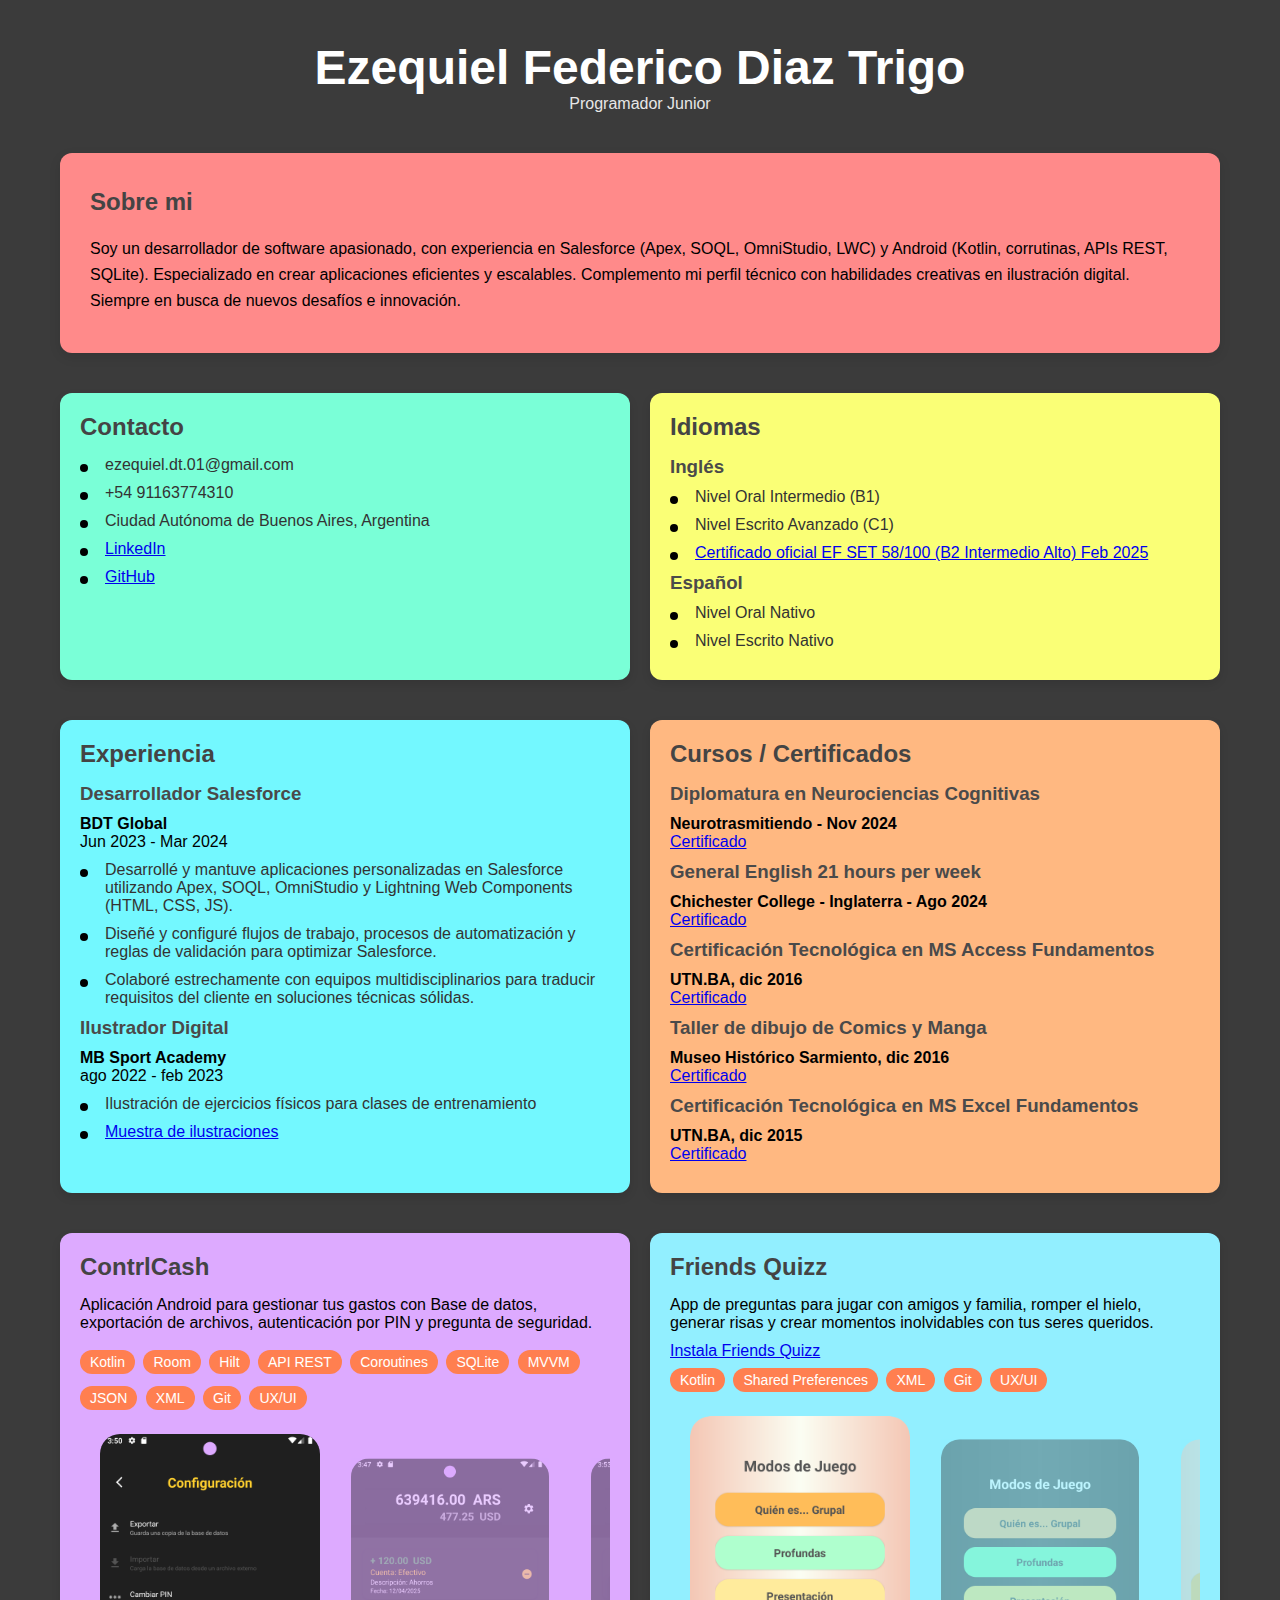
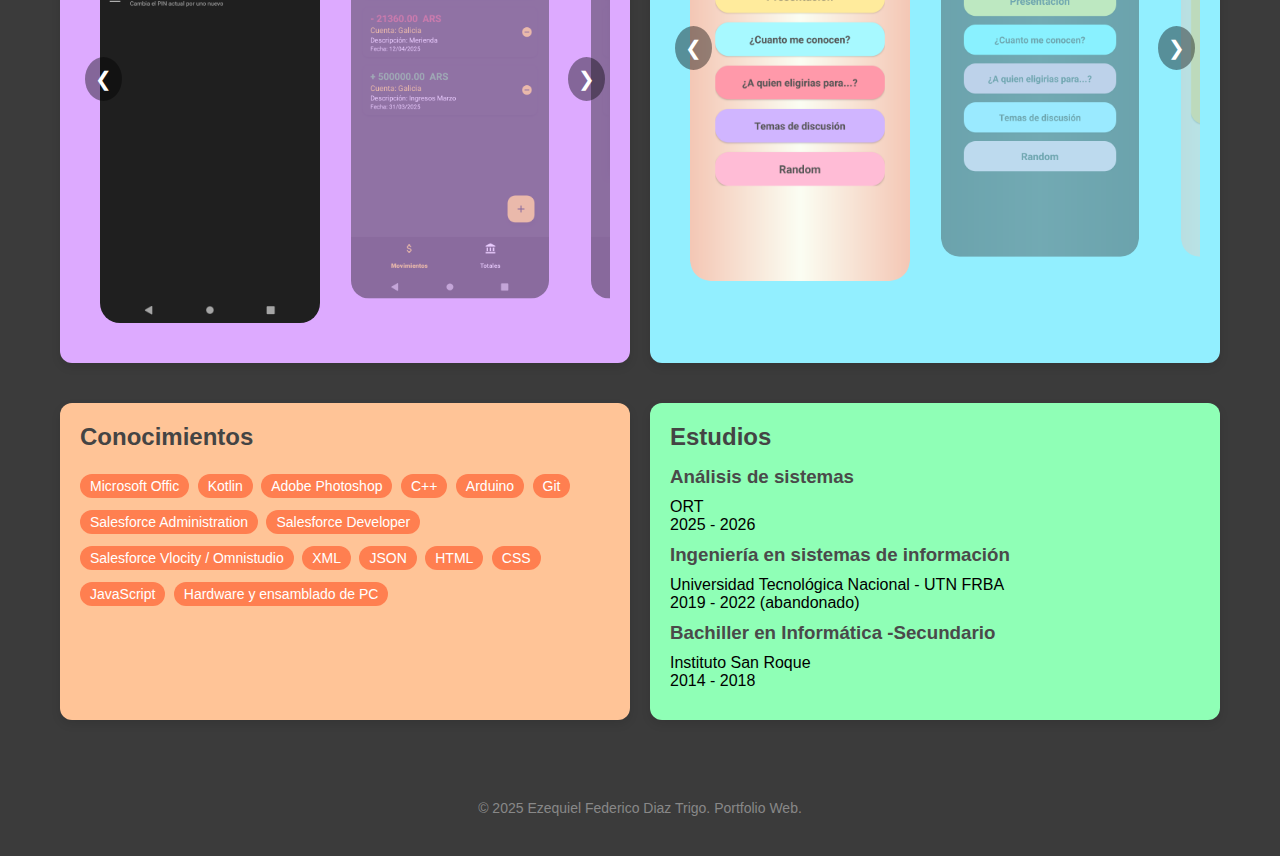
==== index.html @ 08f3d8ce "color 4" ====
<!DOCTYPE html>
<html lang="es">
<head>
  <meta charset="UTF-8">
  <meta name="viewport" content="width=device-width, initial-scale=1.0">
  <title>Ezequiel Federico Diaz Trigo</title>
  <link rel="stylesheet" href="Untitled-1.css">
  
</head>
<body>
  <header>
    <h1>Ezequiel Federico Diaz Trigo</h1>
    <p class="sub_title">Programador Junior</p>
  </header>
  <section class="section about">
    <div class="card about-card" style="background-color: #ff8a8a;">
        <h2>Sobre mi</h2>
      <p class="about_text">
        Soy un desarrollador de software apasionado, con experiencia en Salesforce (Apex, SOQL, OmniStudio, LWC) y Android (Kotlin, corrutinas, APIs REST, SQLite). Especializado en crear aplicaciones eficientes y escalables. Complemento mi perfil técnico con habilidades creativas en ilustración digital. Siempre en busca de nuevos desafíos e innovación.
      </p>
    </div>
  </section>
  
  
    <!--CONTACTO E IDIOMA-->
    <section class="section">
        <div class="card contacto" style="background-color: #7affd7;">
          <h2>Contacto</h2>
          <ul>
            <li><i class="fas fa-envelope"></i> ezequiel.dt.01@gmail.com</li>
            <li><i class="fas fa-phone-alt"></i> +54 91163774310</li>
            <li><i class="fas fa-map-marker-alt"></i> Ciudad Autónoma de Buenos Aires, Argentina</li>
            <li><i class="fab fa-linkedin"></i> <a href="https://www.linkedin.com/in/ezequiel-federico-diaz-trigo-56a844174/">LinkedIn</a></li>
            <li><i class="fab fa-github"></i> <a href="https://github.com/EzeDiazTrigo">GitHub</a></li>
          </ul>
        </div>
      
        <div class="card idiomas" style="background-color: #faff76;">
          <h2>Idiomas</h2>
      
          <h3>Inglés</h3>
          <ul>
            <li><i class="fas fa-circle"></i> Nivel Oral Intermedio (B1)</li>
            <li><i class="fas fa-circle"></i> Nivel Escrito Avanzado (C1)</li>
            <li><i class="fas fa-file-alt"></i> 
              <a href="https://cert.efset.org/wKuxaU">Certificado oficial EF SET 58/100 (B2 Intermedio Alto) Feb 2025</a>
            </li>
          </ul>
      
          <h3>Español</h3>
          <ul>
            <li><i class="fas fa-circle"></i> Nivel Oral Nativo</li>
            <li><i class="fas fa-circle"></i> Nivel Escrito Nativo</li>
          </ul>
        </div>
      </section>

      <!--EXPERIENCIA Y CURSOS-->
  <section class="section">
    <div class="card" style="background-color: #73f8ff;">
      <h2>Experiencia</h2>
        <h3>Desarrollador Salesforce</h3>
        <p><strong>BDT Global</strong><br>Jun 2023 - Mar 2024</p>
        <ul>
          <li>Desarrollé y mantuve aplicaciones personalizadas en Salesforce utilizando Apex, SOQL, OmniStudio y Lightning Web Components (HTML, CSS, JS).</li>
          <li>Diseñé y configuré flujos de trabajo, procesos de automatización y reglas de validación para optimizar Salesforce.</li>
          <li>Colaboré estrechamente con equipos multidisciplinarios para traducir requisitos del cliente en soluciones técnicas sólidas.</li>
        </ul>
        <h3>Ilustrador Digital</h3>
        <p><strong>MB Sport Academy</strong><br>ago 2022 - feb 2023</p>
        <ul>
          <li>Ilustración de ejercicios físicos para clases de entrenamiento</li>
          <li><a href="https://drive.google.com/file/d/1O1_q6b3swFUUZM7W4cHpxL6WQ3GjG1i5/view">Muestra de ilustraciones</a></li>
        </ul>
    </div>
    <div class="card" style="background-color: #ffb881;">
        <h2>Cursos / Certificados</h2>
        <h3>Diplomatura en Neurociencias Cognitivas</h3>
        <p><strong>Neurotrasmitiendo - Nov 2024</strong><br><a href="https://drive.google.com/file/d/1vdu-nhP2Rozlnr03u9tJb3PsEcMTXbFb/view">Certificado</a></p>
        <h3>General English 21 hours per week</h3>
        <p><strong>Chichester College - Inglaterra - Ago 2024</strong><br><a href="https://drive.google.com/file/d/1LgOIsRPT1MIXOfiwbI8mAz6w7dj74onU/view">Certificado</a></p>
        <h3>Certificación Tecnológica en MS Access Fundamentos</h3>
        <p><strong>UTN.BA, dic 2016</strong><br><a href="https://drive.google.com/file/d/1UCtufhjhUlkYUnC6xqAX-Q3-wTF9tgGU/view">Certificado</a></p>
        <h3>Taller de dibujo de Comics y Manga</h3>
        <p><strong>Museo Histórico Sarmiento, dic 2016</strong><br><a href="https://drive.google.com/file/d/1CqnSH_Xc2j3hNHMn6zS5Y9S6aCPU-BAK/view">Certificado</a></p>
        <h3>Certificación Tecnológica en MS Excel Fundamentos</h3>
        <p><strong>UTN.BA, dic 2015</strong><br><a href="https://drive.google.com/file/d/1dIi9FOXfA0TCUlFyfBbzP5eLA0VQxwmX/view?usp=sharing">Certificado</a></p>

    </div>
  </section>
      
 <!--PROYECTOS-->
  <section class="section">
    <div class="card" style="background-color: #ddaaff;">
      <h2>ContrlCash</h2>
      <p>Aplicación Android para gestionar tus gastos con Base de datos, exportación de archivos, autenticación por PIN y pregunta de seguridad.</p>
      
      <span class="tag">Kotlin</span>
      <span class="tag">Room</span>
      <span class="tag">Hilt</span>
      <span class="tag">API REST</span>
      <span class="tag">Coroutines</span>
      <span class="tag">SQLite</span>
      <span class="tag">MVVM</span>
      <span class="tag">JSON</span>
      <span class="tag">XML</span>
      <span class="tag">Git</span>
      <span class="tag">UX/UI</span>
      <div class="carousel">
        <button class="prev">&#10094;</button>
        <div class="carousel-track">
        <img src="ControlCash\1.png" alt="Pantalla 1 de la app">
        <img src="ControlCash\2.png" alt="Pantalla 2 de la app">
        <img src="ControlCash\3.png" alt="Pantalla 3 de la app">
        <img src="ControlCash\4.png" alt="Pantalla 4 de la app">
        <img src="ControlCash\5.png" alt="Pantalla 5 de la app">
    </div>
    <button class="next">&#10095;</button>
  </div>
    </div>
    <div class="card" style="background-color: #92efff;">
      <h2>Friends Quizz</h2>
      <p>App de preguntas para jugar con amigos y familia, romper el hielo, generar risas y crear momentos inolvidables con tus seres queridos.</p>
      <a href="https://play.google.com/store/apps/details?id=app.game.preguntas1">Instala Friends Quizz</a><br>
      <span class="tag">Kotlin</span>
      <span class="tag">Shared Preferences</span>
      <span class="tag">XML</span>
      <span class="tag">Git</span>
      <span class="tag">UX/UI</span>
      <div class="carousel2">
        <button class="prev2">&#10094;</button>
        <div class="carousel-track2">
          <img src="Friends Quizz\Screenshot_20240924_145644.png" alt="Pantalla 1 de la app">
          <img src="Friends Quizz\Screenshot_20240924_150047.png" alt="Pantalla 2 de la app">
          <img src="Friends Quizz\Screenshot_20240924_145819.png" alt="Pantalla 3 de la app">
          <img src="Friends Quizz\Screenshot_20240924_145831.png" alt="Pantalla 4 de la app">
          <img src="Friends Quizz\Screenshot_20240924_145909.png" alt="Pantalla 5 de la app">
          <img src="Friends Quizz\Screenshot_20240924_145929.png" alt="Pantalla 6 de la app">
          <img src="Friends Quizz\Screenshot_20240924_145941.png" alt="Pantalla 7 de la app">
          <img src="Friends Quizz\Screenshot_20240924_150000.png" alt="Pantalla 8 de la app">
        </div>
        <button class="next2">&#10095;</button>
      </div>
    </div>
  </section>

 <!--CONOCIMIENTOS Y ESTUDIOS-->
  <section class="section">
    <div class="card" style="background-color: #ffc497;">
      <h2>Conocimientos</h2>
      <span class="tag">Microsoft Offic</span>
      <span class="tag">Kotlin</span>
      <span class="tag">Adobe Photoshop</span>
      <span class="tag">C++</span>
      <span class="tag">Arduino</span>
      <span class="tag">Git</span>
      <span class="tag">Salesforce Administration</span>
      <span class="tag">Salesforce Developer</span>
      <span class="tag">Salesforce Vlocity / Omnistudio</span>
      <span class="tag">XML</span>
      <span class="tag">JSON</span>
      <span class="tag">HTML</span>
      <span class="tag">CSS</span>
      <span class="tag">JavaScript</span>
      <span class="tag">Hardware y ensamblado de PC</span>
    </div>
    <div class="card" style="background-color: #8fffb6;">
      <h2>Estudios</h2>
      <h3>Análisis de sistemas</h3>
      <p>ORT<br>2025 - 2026</p>
      <h3>Ingeniería en sistemas de información</h3>
      <p>Universidad Tecnológica Nacional - UTN FRBA<br>2019 - 2022 (abandonado)</p>
      <h3>Bachiller en Informática -Secundario</h3>
      <p>Instituto San Roque<br>2014 - 2018</p>
    </div>
  </section>



  <footer>
    &copy; 2025 Ezequiel Federico Diaz Trigo. Portfolio Web.
  </footer>
  
  <script src="Untitled-1.js"></script>
  
</body>
</html>
---- Untitled-1.css ----
* {
  margin: 0;
  padding: 0;
  box-sizing: border-box;
  font-family: 'Segoe UI', Tahoma, Geneva, Verdana, sans-serif;
}

.sub_title {
  color: #e7e7e7
}

body {
  background: linear-gradient(to right, #3b3b3b, #3b3b3b);
  color: #333;
  padding: 40px;
  max-width: 1920px;
  margin: auto;
}

header {
  text-align: center;
  margin-bottom: 40px;
}

header h1 {
  font-size: 48px;
  color: #fff;
}

.section {
  display: flex;
  gap: 40px;
  margin-bottom: 60px;
  flex-wrap: wrap;
  justify-content: center;
}

.card {
  flex: 1 1 45%;
  background-color: #fff;
  padding: 20px;
  border-radius: 16px;
  box-shadow: 0 4px 12px rgba(0, 0, 0, 0.1);
  transition: transform 0.3s ease;
  min-width: 380px;
  max-width: 700px;
}

.card:hover {
  transform: translateY(-5px);
}

.card h2 {
  margin-bottom: 16px;
  font-size: 24px;
  color: #444;
}

.tag {
  display: inline-block;
  background-color: #ff7f50;
  color: white;
  padding: 4px 10px;
  border-radius: 12px;
  margin: 8px 4px 4px 0;
  font-size: 14px;
}

footer {
  text-align: center;
  margin-top: 60px;
  font-size: 14px;
  color: #888;
}

/*CARRUCEL*/

.carousel {
  position: relative;
  min-width: 200px;
  max-width: 700px;
  margin: auto;
  overflow: hidden;
  border-radius: 20px;
}

.carousel-track {
  display: flex;
  transition: transform 0.5s ease;
  gap: 20px;
  padding: 20px;
}

.carousel-track img {
  width: 220px;
  flex-shrink: 0;
  transition: transform 0.3s ease, opacity 0.3s ease;
  border-radius: 20px;
  opacity: 0.4;
  transform: scale(0.9);
}

.carousel-track img.active {
  opacity: 1;
  transform: scale(1);
}

.prev, .next {
  position: absolute;
  top: 50%;
  transform: translateY(-50%);
  background-color: rgba(0,0,0,0.4);
  color: white;
  border: none;
  padding: 10px;
  font-size: 20px;
  cursor: pointer;
  border-radius: 50%;
  z-index: 1;
}

.prev:hover, .next:hover {
  background-color: rgba(0,0,0,0.7);
}

.prev { left: 5px; }
.next { right: 5px; }

/*CARRUSEL 2*/
.carousel2 {
    position: relative;
    min-width: 200px;
    max-width: 700px;
    margin: auto;
    overflow: hidden;
    border-radius: 20px;
  }
  
  .carousel-track2 {
    display: flex;
    transition: transform 0.5s ease;
    gap: 20px;
    padding: 20px;
  }
  
  .carousel-track2 img {
    width: 220px;
    flex-shrink: 0;
    transition: transform 0.3s ease, opacity 0.3s ease;
    border-radius: 20px;
    opacity: 0.4;
    transform: scale(0.9);
  }
  
  .carousel-track2 img.active {
    opacity: 1;
    transform: scale(1);
  }
  
  .prev2, .next2 {
    position: absolute;
    top: 50%;
    transform: translateY(-50%);
    background-color: rgba(0,0,0,0.4);
    color: white;
    border: none;
    padding: 10px;
    font-size: 20px;
    cursor: pointer;
    border-radius: 50%;
    z-index: 1;
  }
  
  .prev2:hover, .next2:hover {
    background-color: rgba(0,0,0,0.7);
  }
  
  .prev2 { left: 5px; }
  .next2 { right: 5px; }
  
  /*EXPERIENCIA*/

  .card {
    background-color: #f0f0f0;
    border-radius: 12px;
    padding: 20px;
    margin-bottom: 20px;
    box-shadow: 0 2px 6px rgba(0,0,0,0.1);
  }
  
  .card h3 {
    margin-bottom: 5px;
    color: #4a4a4a;
  }
  
  .card p {
    margin-bottom: 10px;
    color: #000000;
  }
  
  .card ul {
    list-style: none;
    padding-left: 0;
  }
  
  .card li {
    position: relative;
    padding-left: 25px;
    margin-bottom: 10px;
    color: #333;
  }
  
  .card li::before {
    content: "";
    position: absolute;
    top: 8px;
    left: 0;
    width: 8px;
    height: 8px;
    background-color: #000;
    border-radius: 50%;
  }
  
  /*INFORMACION*/

.section {
  display: flex;
  flex-wrap: wrap;
  gap: 20px;
  justify-content: center;
  margin: 20px;
}

.card {
  flex: 1 1 300px;
  padding: 20px;
  border-radius: 12px;
  box-shadow: 0 4px 10px rgba(0, 0, 0, 0.1);
}

.card h2 {
  margin-bottom: 15px;
}
.card h3 {
    margin-bottom: 10px;
  }


.card a:hover {
  text-decoration: underline;
}

  
.section.about {
    justify-content: center;
    margin-top: 20px;
  }
  
  .about-card {
    max-width: 1420px;
    width: 100%;
    padding: 30px;
    font-size: 16px;
    line-height: 1.6;
    box-shadow: 0 4px 12px rgba(0, 0, 0, 0.1);
  }
  
  .about_text {
    color: #000;
  }
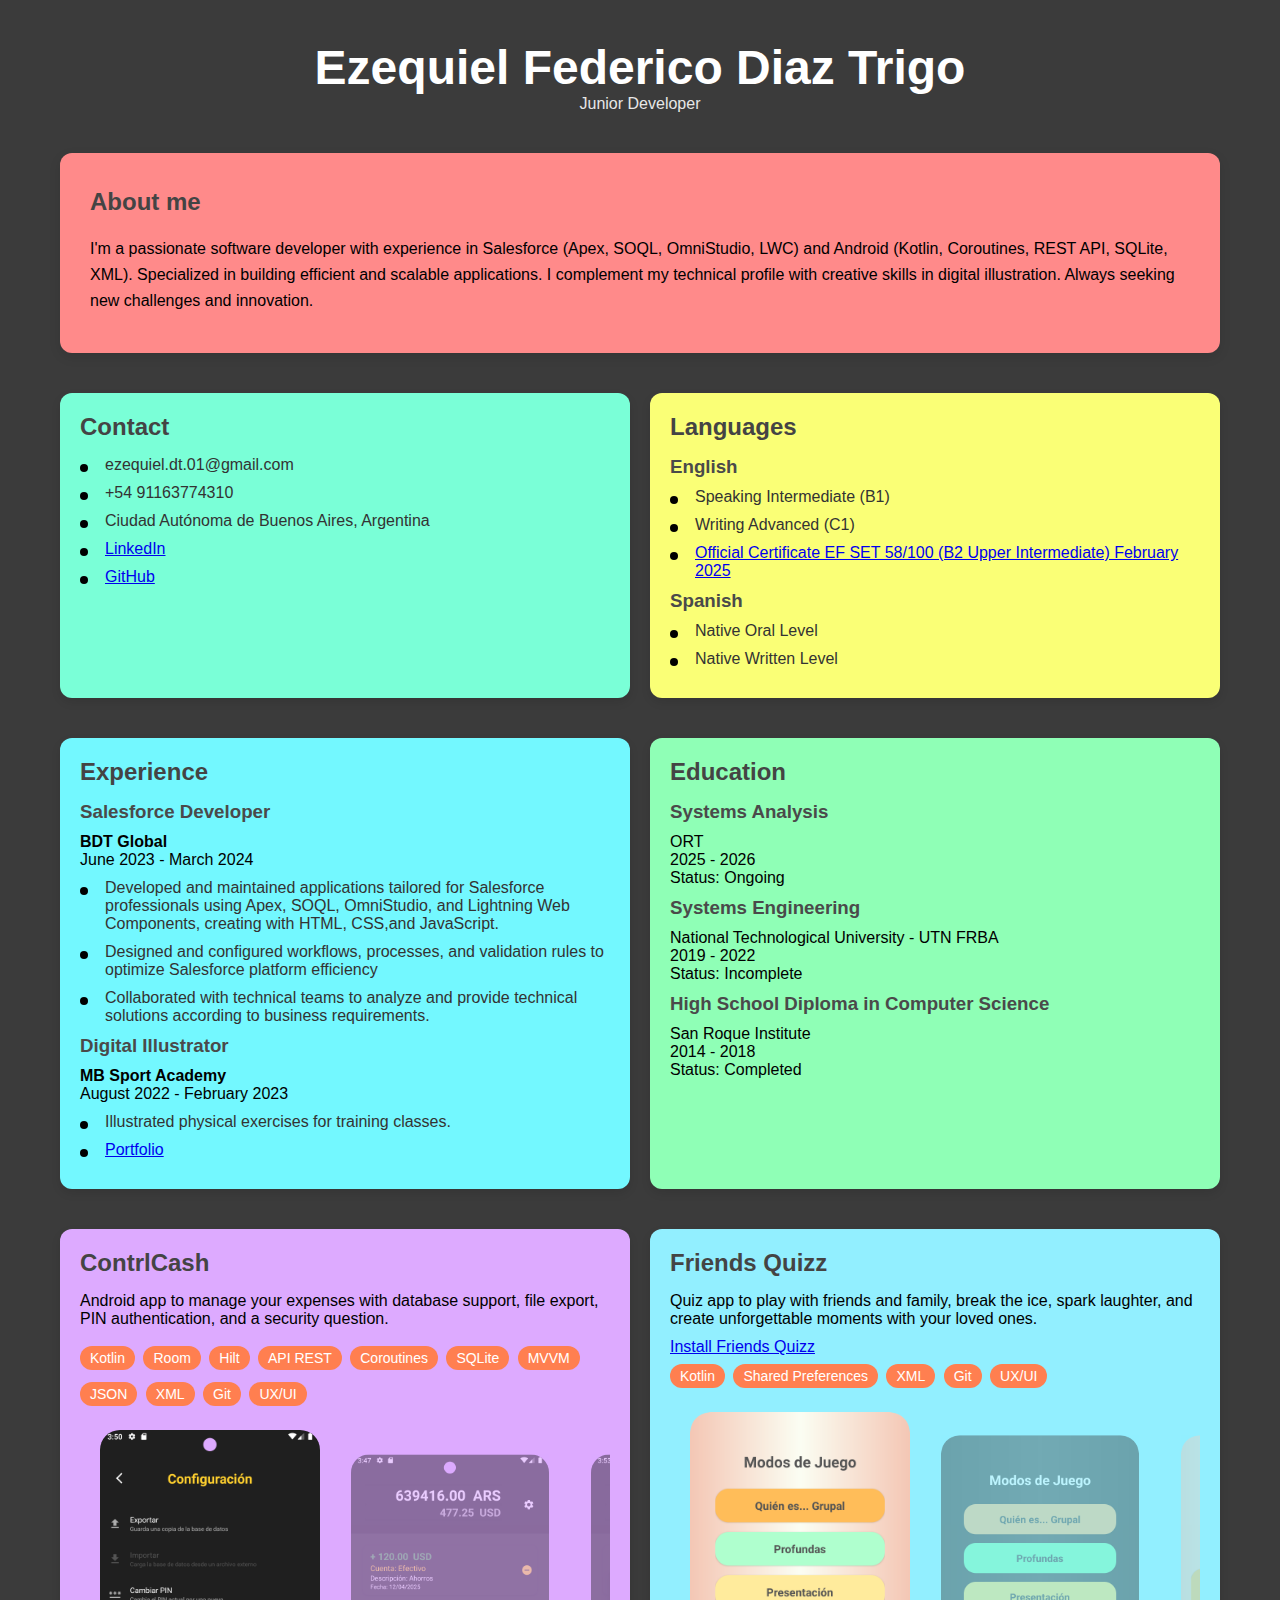
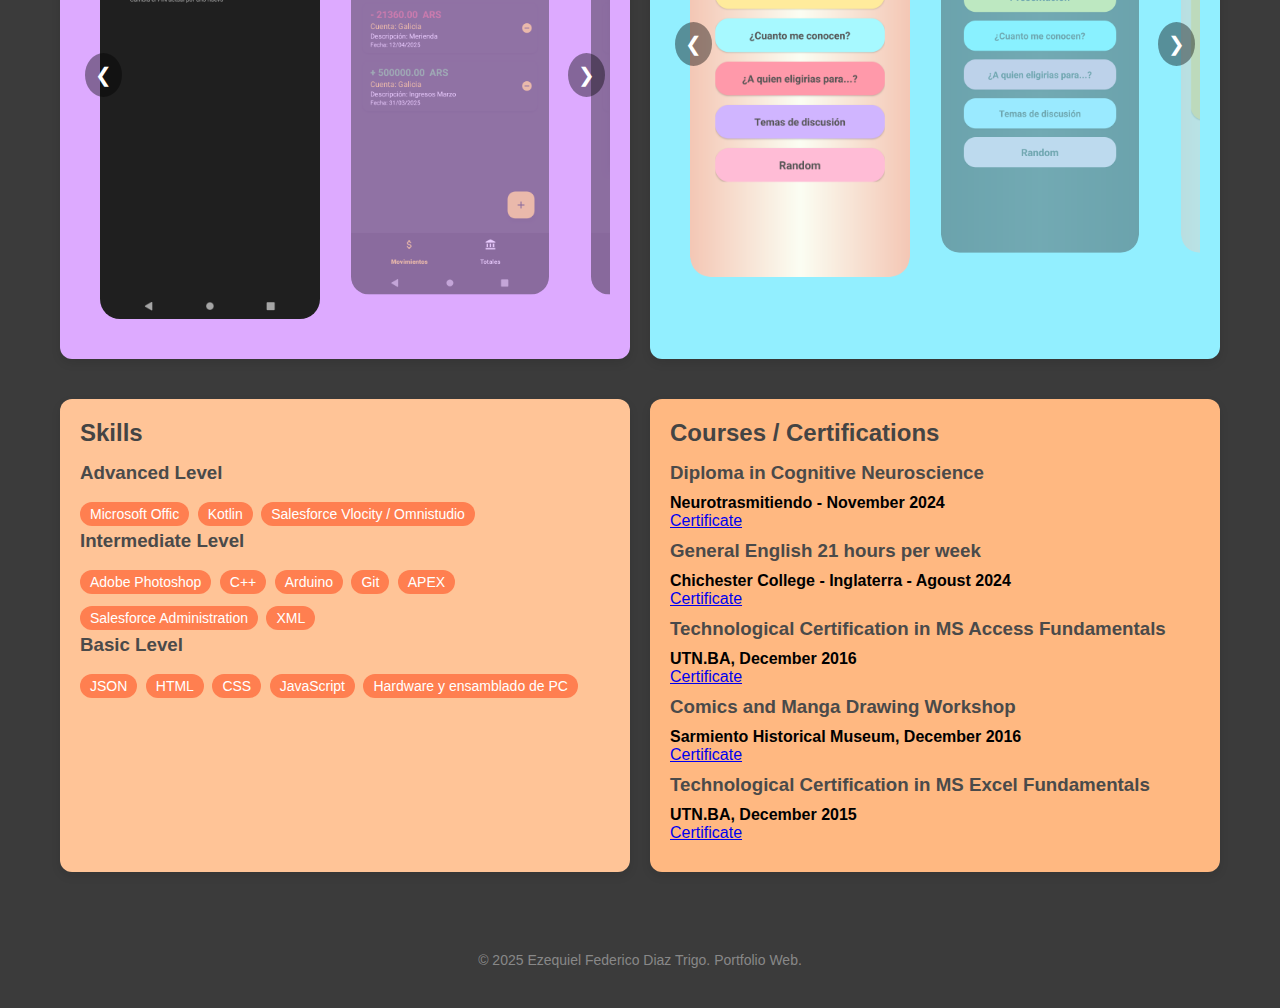
==== commit 1b11f735: "Cambio de idioma" ====
--- a/index.html
+++ b/index.html
@@ -10,13 +10,13 @@
 <body>
   <header>
     <h1>Ezequiel Federico Diaz Trigo</h1>
-    <p class="sub_title">Programador Junior</p>
+    <p class="sub_title">Junior Developer</p>
   </header>
   <section class="section about">
     <div class="card about-card" style="background-color: #ff8a8a;">
-        <h2>Sobre mi</h2>
+        <h2>About me</h2>
       <p class="about_text">
-        Soy un desarrollador de software apasionado, con experiencia en Salesforce (Apex, SOQL, OmniStudio, LWC) y Android (Kotlin, corrutinas, APIs REST, SQLite). Especializado en crear aplicaciones eficientes y escalables. Complemento mi perfil técnico con habilidades creativas en ilustración digital. Siempre en busca de nuevos desafíos e innovación.
+        I'm a passionate software developer with experience in Salesforce (Apex, SOQL, OmniStudio, LWC) and Android (Kotlin, Coroutines, REST API, SQLite, XML). Specialized in building efficient and scalable applications. I complement my technical profile with creative skills in digital illustration. Always seeking new challenges and innovation.
       </p>
     </div>
   </section>
@@ -25,7 +25,7 @@
     <!--CONTACTO E IDIOMA-->
     <section class="section">
         <div class="card contacto" style="background-color: #7affd7;">
-          <h2>Contacto</h2>
+          <h2>Contact</h2>
           <ul>
             <li><i class="fas fa-envelope"></i> ezequiel.dt.01@gmail.com</li>
             <li><i class="fas fa-phone-alt"></i> +54 91163774310</li>
@@ -36,21 +36,21 @@
         </div>
       
         <div class="card idiomas" style="background-color: #faff76;">
-          <h2>Idiomas</h2>
+          <h2>Languages</h2>
       
-          <h3>Inglés</h3>
+          <h3>English</h3>
           <ul>
-            <li><i class="fas fa-circle"></i> Nivel Oral Intermedio (B1)</li>
-            <li><i class="fas fa-circle"></i> Nivel Escrito Avanzado (C1)</li>
+            <li><i class="fas fa-circle"></i> Speaking Intermediate (B1)</li>
+            <li><i class="fas fa-circle"></i> Writing Advanced (C1)</li>
             <li><i class="fas fa-file-alt"></i> 
-              <a href="https://cert.efset.org/wKuxaU">Certificado oficial EF SET 58/100 (B2 Intermedio Alto) Feb 2025</a>
+              <a href="https://cert.efset.org/wKuxaU"> Official Certificate EF SET 58/100 (B2 Upper Intermediate) February 2025</a>
             </li>
           </ul>
       
-          <h3>Español</h3>
+          <h3>Spanish</h3>
           <ul>
-            <li><i class="fas fa-circle"></i> Nivel Oral Nativo</li>
-            <li><i class="fas fa-circle"></i> Nivel Escrito Nativo</li>
+            <li><i class="fas fa-circle"></i> Native Oral Level</li>
+            <li><i class="fas fa-circle"></i> Native Written Level</li>
           </ul>
         </div>
       </section>
@@ -58,34 +58,29 @@
       <!--EXPERIENCIA Y CURSOS-->
   <section class="section">
     <div class="card" style="background-color: #73f8ff;">
-      <h2>Experiencia</h2>
-        <h3>Desarrollador Salesforce</h3>
-        <p><strong>BDT Global</strong><br>Jun 2023 - Mar 2024</p>
+      <h2>Experience</h2>
+        <h3>Salesforce Developer</h3>
+        <p><strong>BDT Global</strong><br>June 2023 - March 2024</p>
         <ul>
-          <li>Desarrollé y mantuve aplicaciones personalizadas en Salesforce utilizando Apex, SOQL, OmniStudio y Lightning Web Components (HTML, CSS, JS).</li>
-          <li>Diseñé y configuré flujos de trabajo, procesos de automatización y reglas de validación para optimizar Salesforce.</li>
-          <li>Colaboré estrechamente con equipos multidisciplinarios para traducir requisitos del cliente en soluciones técnicas sólidas.</li>
+          <li>Developed and maintained applications tailored for Salesforce professionals using Apex, SOQL, OmniStudio, and Lightning Web Components, creating with HTML, CSS,and JavaScript.</li>
+          <li>Designed and configured workflows, processes, and validation rules to optimize Salesforce platform efficiency</li>
+          <li>Collaborated with technical teams to analyze and provide technical solutions according to business requirements.</li>
         </ul>
-        <h3>Ilustrador Digital</h3>
-        <p><strong>MB Sport Academy</strong><br>ago 2022 - feb 2023</p>
+        <h3>Digital Illustrator</h3>
+        <p><strong>MB Sport Academy</strong><br>August 2022 - February 2023</p>
         <ul>
-          <li>Ilustración de ejercicios físicos para clases de entrenamiento</li>
-          <li><a href="https://drive.google.com/file/d/1O1_q6b3swFUUZM7W4cHpxL6WQ3GjG1i5/view">Muestra de ilustraciones</a></li>
+          <li>Illustrated physical exercises for training classes.</li>
+          <li><a href="https://drive.google.com/file/d/1O1_q6b3swFUUZM7W4cHpxL6WQ3GjG1i5/view">Portfolio</a></li>
         </ul>
     </div>
-    <div class="card" style="background-color: #ffb881;">
-        <h2>Cursos / Certificados</h2>
-        <h3>Diplomatura en Neurociencias Cognitivas</h3>
-        <p><strong>Neurotrasmitiendo - Nov 2024</strong><br><a href="https://drive.google.com/file/d/1vdu-nhP2Rozlnr03u9tJb3PsEcMTXbFb/view">Certificado</a></p>
-        <h3>General English 21 hours per week</h3>
-        <p><strong>Chichester College - Inglaterra - Ago 2024</strong><br><a href="https://drive.google.com/file/d/1LgOIsRPT1MIXOfiwbI8mAz6w7dj74onU/view">Certificado</a></p>
-        <h3>Certificación Tecnológica en MS Access Fundamentos</h3>
-        <p><strong>UTN.BA, dic 2016</strong><br><a href="https://drive.google.com/file/d/1UCtufhjhUlkYUnC6xqAX-Q3-wTF9tgGU/view">Certificado</a></p>
-        <h3>Taller de dibujo de Comics y Manga</h3>
-        <p><strong>Museo Histórico Sarmiento, dic 2016</strong><br><a href="https://drive.google.com/file/d/1CqnSH_Xc2j3hNHMn6zS5Y9S6aCPU-BAK/view">Certificado</a></p>
-        <h3>Certificación Tecnológica en MS Excel Fundamentos</h3>
-        <p><strong>UTN.BA, dic 2015</strong><br><a href="https://drive.google.com/file/d/1dIi9FOXfA0TCUlFyfBbzP5eLA0VQxwmX/view?usp=sharing">Certificado</a></p>
-
+    <div class="card" style="background-color: #8fffb6;">
+      <h2>Education</h2>
+      <h3>Systems Analysis</h3>
+      <p>ORT<br>2025 - 2026<br>Status: Ongoing</p>
+      <h3>Systems Engineering</h3>
+      <p>National Technological University - UTN FRBA<br>2019 - 2022<br>Status: Incomplete</p>
+      <h3>High School Diploma in Computer Science</h3>
+      <p>San Roque Institute<br>2014 - 2018<br>Status: Completed</p>
     </div>
   </section>
       
@@ -93,7 +88,7 @@
   <section class="section">
     <div class="card" style="background-color: #ddaaff;">
       <h2>ContrlCash</h2>
-      <p>Aplicación Android para gestionar tus gastos con Base de datos, exportación de archivos, autenticación por PIN y pregunta de seguridad.</p>
+      <p>Android app to manage your expenses with database support, file export, PIN authentication, and a security question.</p>
       
       <span class="tag">Kotlin</span>
       <span class="tag">Room</span>
@@ -120,8 +115,8 @@
     </div>
     <div class="card" style="background-color: #92efff;">
       <h2>Friends Quizz</h2>
-      <p>App de preguntas para jugar con amigos y familia, romper el hielo, generar risas y crear momentos inolvidables con tus seres queridos.</p>
-      <a href="https://play.google.com/store/apps/details?id=app.game.preguntas1">Instala Friends Quizz</a><br>
+      <p>Quiz app to play with friends and family, break the ice, spark laughter, and create unforgettable moments with your loved ones.</p>
+      <a href="https://play.google.com/store/apps/details?id=app.game.preguntas1">Install Friends Quizz</a><br>
       <span class="tag">Kotlin</span>
       <span class="tag">Shared Preferences</span>
       <span class="tag">XML</span>
@@ -147,32 +142,41 @@
  <!--CONOCIMIENTOS Y ESTUDIOS-->
   <section class="section">
     <div class="card" style="background-color: #ffc497;">
-      <h2>Conocimientos</h2>
+      <h2>Skills</h2>
+      <h3>Advanced Level</h3>
       <span class="tag">Microsoft Offic</span>
       <span class="tag">Kotlin</span>
+      <span class="tag">Salesforce Vlocity / Omnistudio</span>
+      <h3>Intermediate Level</h3>
       <span class="tag">Adobe Photoshop</span>
       <span class="tag">C++</span>
       <span class="tag">Arduino</span>
       <span class="tag">Git</span>
+      <span class="tag">APEX</span>
       <span class="tag">Salesforce Administration</span>
-      <span class="tag">Salesforce Developer</span>
-      <span class="tag">Salesforce Vlocity / Omnistudio</span>
       <span class="tag">XML</span>
+      <h3>Basic Level</h3>
       <span class="tag">JSON</span>
       <span class="tag">HTML</span>
       <span class="tag">CSS</span>
       <span class="tag">JavaScript</span>
       <span class="tag">Hardware y ensamblado de PC</span>
     </div>
-    <div class="card" style="background-color: #8fffb6;">
-      <h2>Estudios</h2>
-      <h3>Análisis de sistemas</h3>
-      <p>ORT<br>2025 - 2026</p>
-      <h3>Ingeniería en sistemas de información</h3>
-      <p>Universidad Tecnológica Nacional - UTN FRBA<br>2019 - 2022 (abandonado)</p>
-      <h3>Bachiller en Informática -Secundario</h3>
-      <p>Instituto San Roque<br>2014 - 2018</p>
-    </div>
+    
+    <div class="card" style="background-color: #ffb881;">
+      <h2>Courses / Certifications</h2>
+      <h3>Diploma in Cognitive Neuroscience</h3>
+      <p><strong>Neurotrasmitiendo - November 2024</strong><br><a href="https://drive.google.com/file/d/1vdu-nhP2Rozlnr03u9tJb3PsEcMTXbFb/view">Certificate</a></p>
+      <h3>General English 21 hours per week</h3>
+      <p><strong>Chichester College - Inglaterra - Agoust 2024</strong><br><a href="https://drive.google.com/file/d/1LgOIsRPT1MIXOfiwbI8mAz6w7dj74onU/view">Certificate</a></p>
+      <h3>Technological Certification in MS Access Fundamentals</h3>
+      <p><strong>UTN.BA, December 2016</strong><br><a href="https://drive.google.com/file/d/1UCtufhjhUlkYUnC6xqAX-Q3-wTF9tgGU/view">Certificate</a></p>
+      <h3>Comics and Manga Drawing Workshop</h3>
+      <p><strong>Sarmiento Historical Museum, December 2016</strong><br><a href="https://drive.google.com/file/d/1CqnSH_Xc2j3hNHMn6zS5Y9S6aCPU-BAK/view">Certificate</a></p>
+      <h3>Technological Certification in MS Excel Fundamentals</h3>
+      <p><strong>UTN.BA, December 2015</strong><br><a href="https://drive.google.com/file/d/1dIi9FOXfA0TCUlFyfBbzP5eLA0VQxwmX/view?usp=sharing">Certificate</a></p>
+
+  </div>
   </section>
 
 
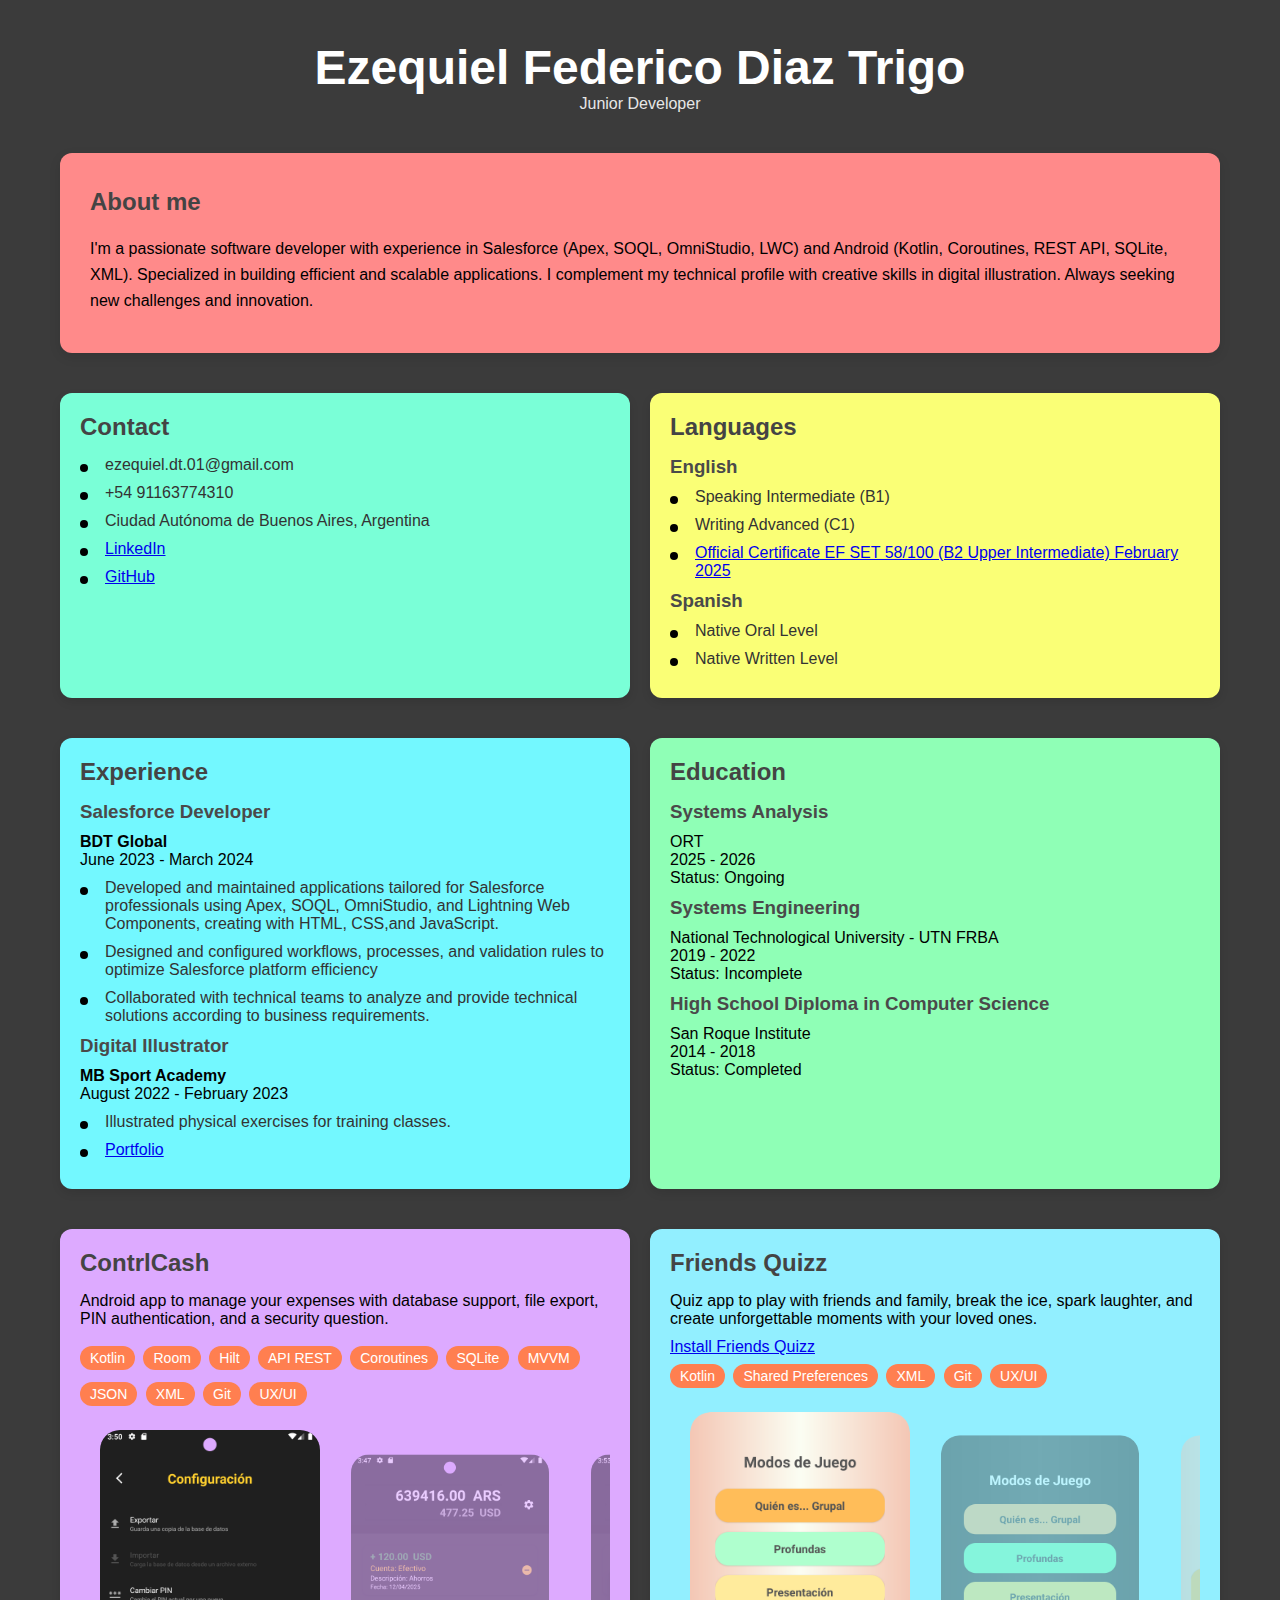
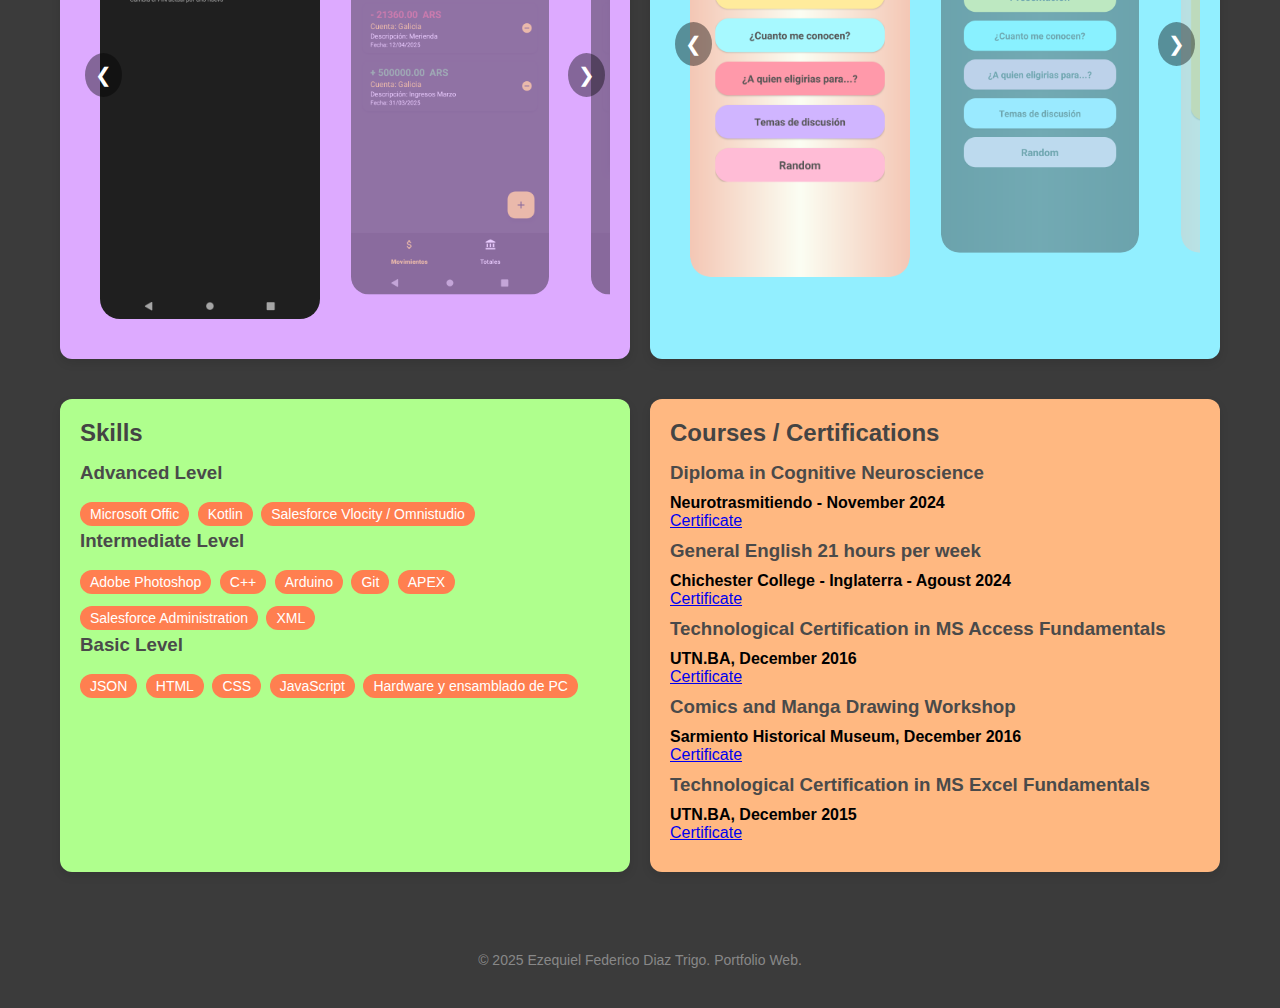
==== commit f75a9dd9: "Color 5" ====
--- a/index.html
+++ b/index.html
@@ -141,7 +141,7 @@
 
  <!--CONOCIMIENTOS Y ESTUDIOS-->
   <section class="section">
-    <div class="card" style="background-color: #ffc497;">
+    <div class="card" style="background-color: #afff8d;">
       <h2>Skills</h2>
       <h3>Advanced Level</h3>
       <span class="tag">Microsoft Offic</span>
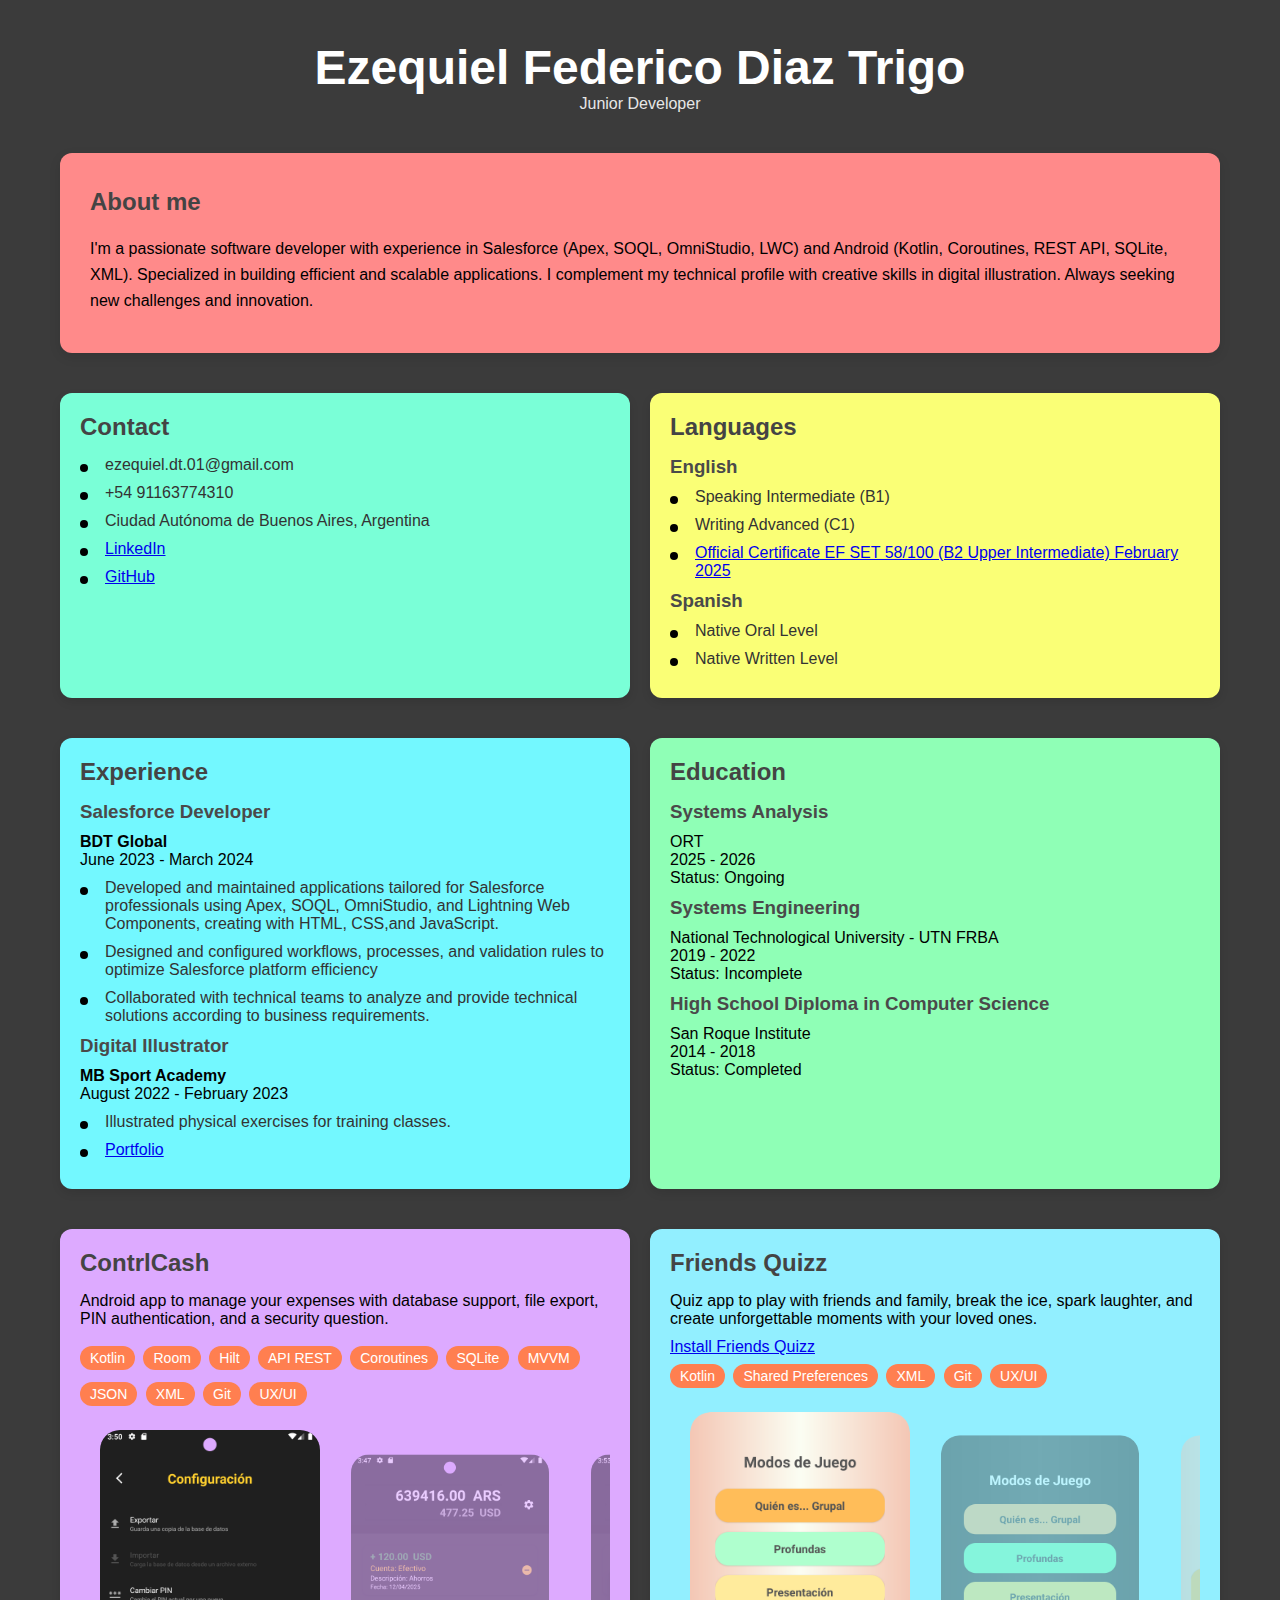
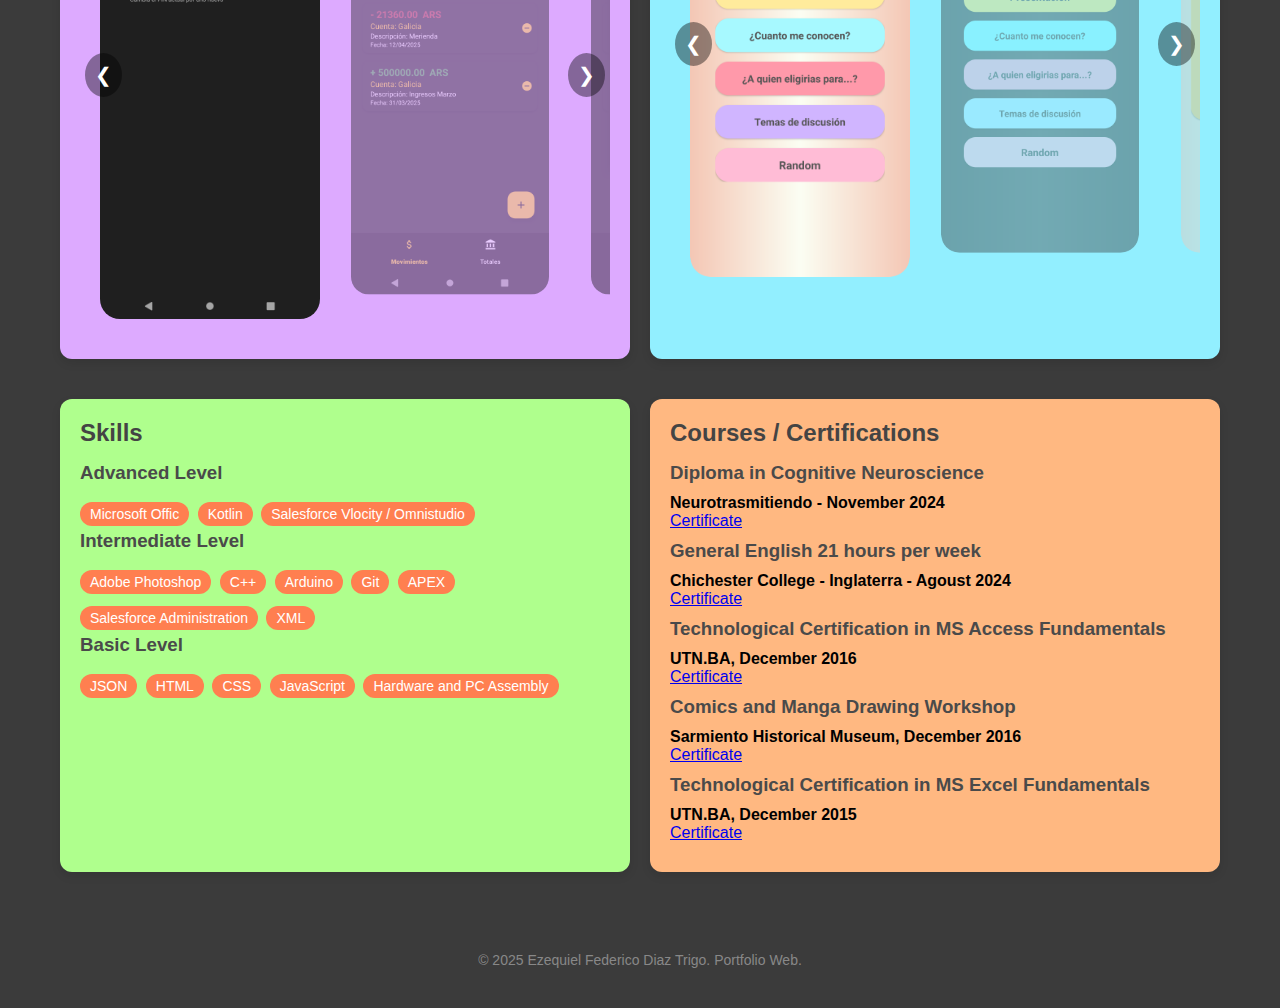
==== commit aed5c64f: "Corrección de traducción 1" ====
--- a/index.html
+++ b/index.html
@@ -160,7 +160,7 @@
       <span class="tag">HTML</span>
       <span class="tag">CSS</span>
       <span class="tag">JavaScript</span>
-      <span class="tag">Hardware y ensamblado de PC</span>
+      <span class="tag">Hardware and PC Assembly</span>
     </div>
     
     <div class="card" style="background-color: #ffb881;">
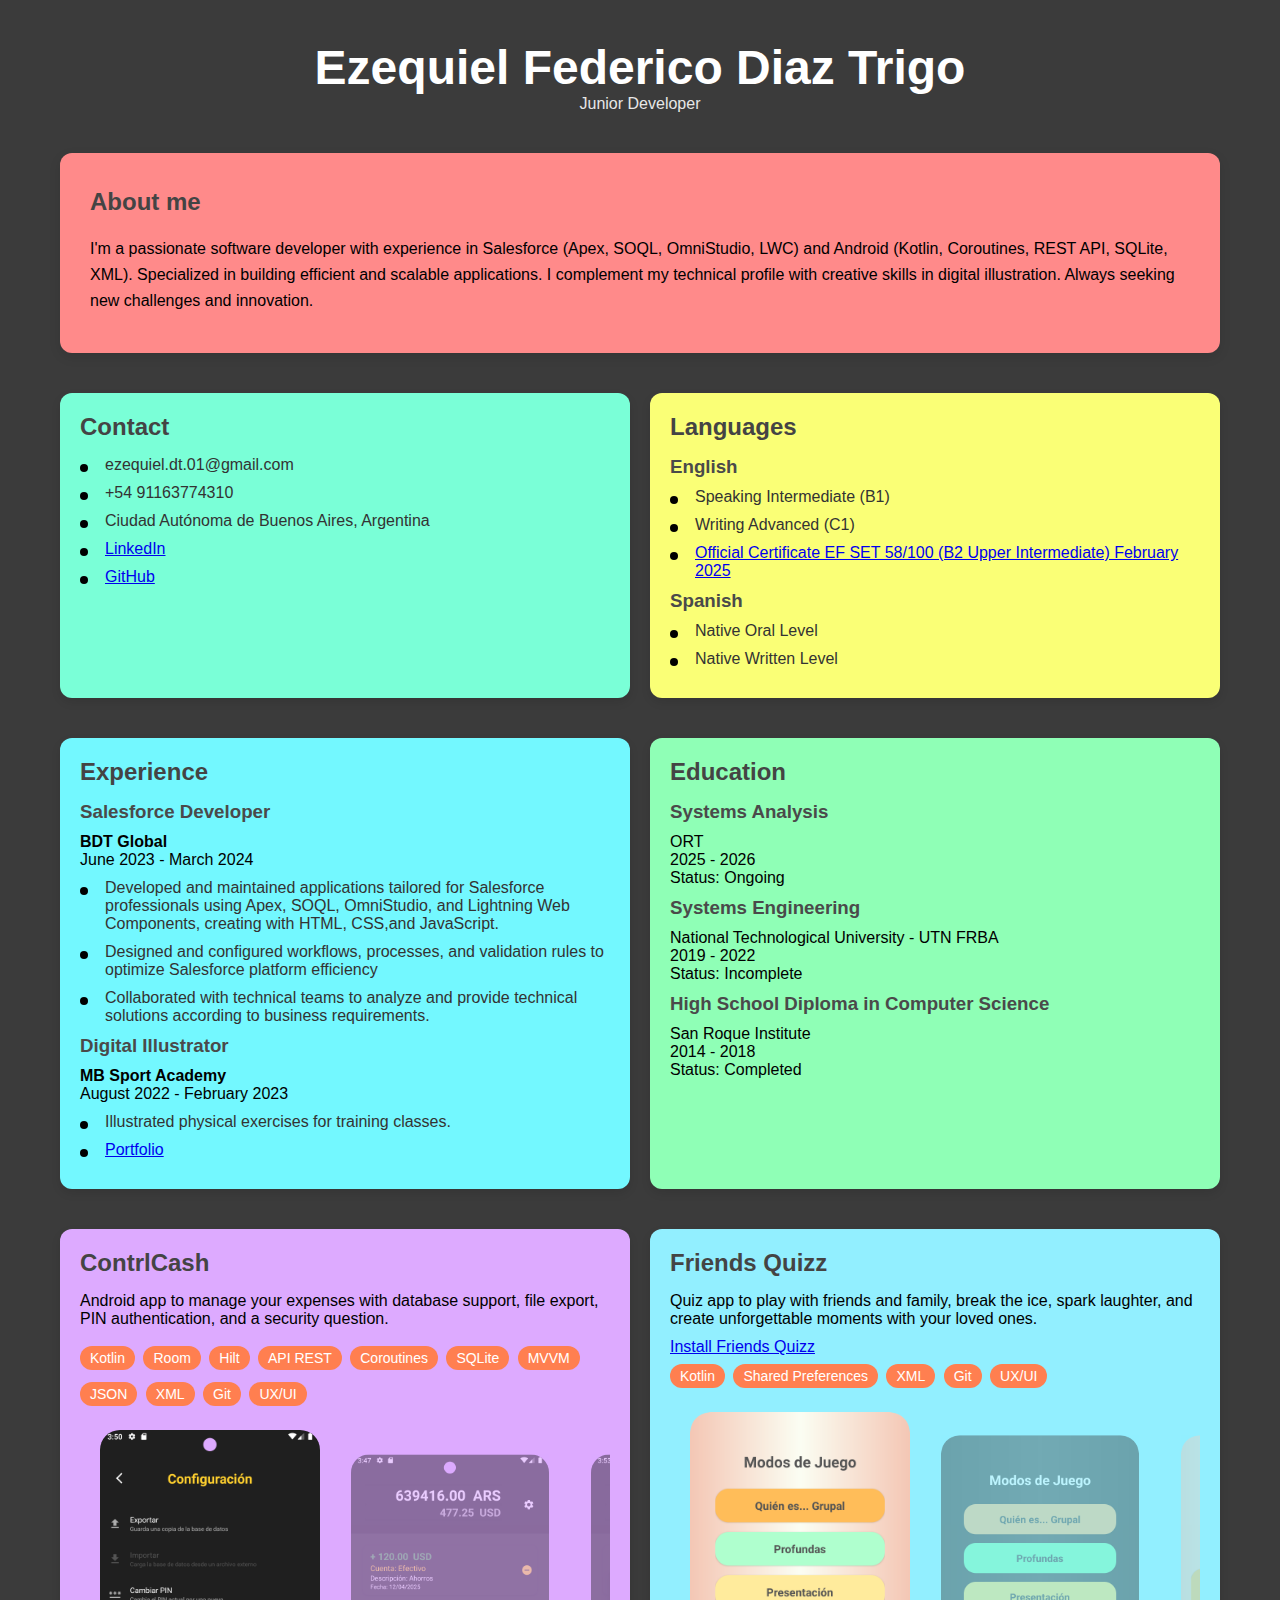
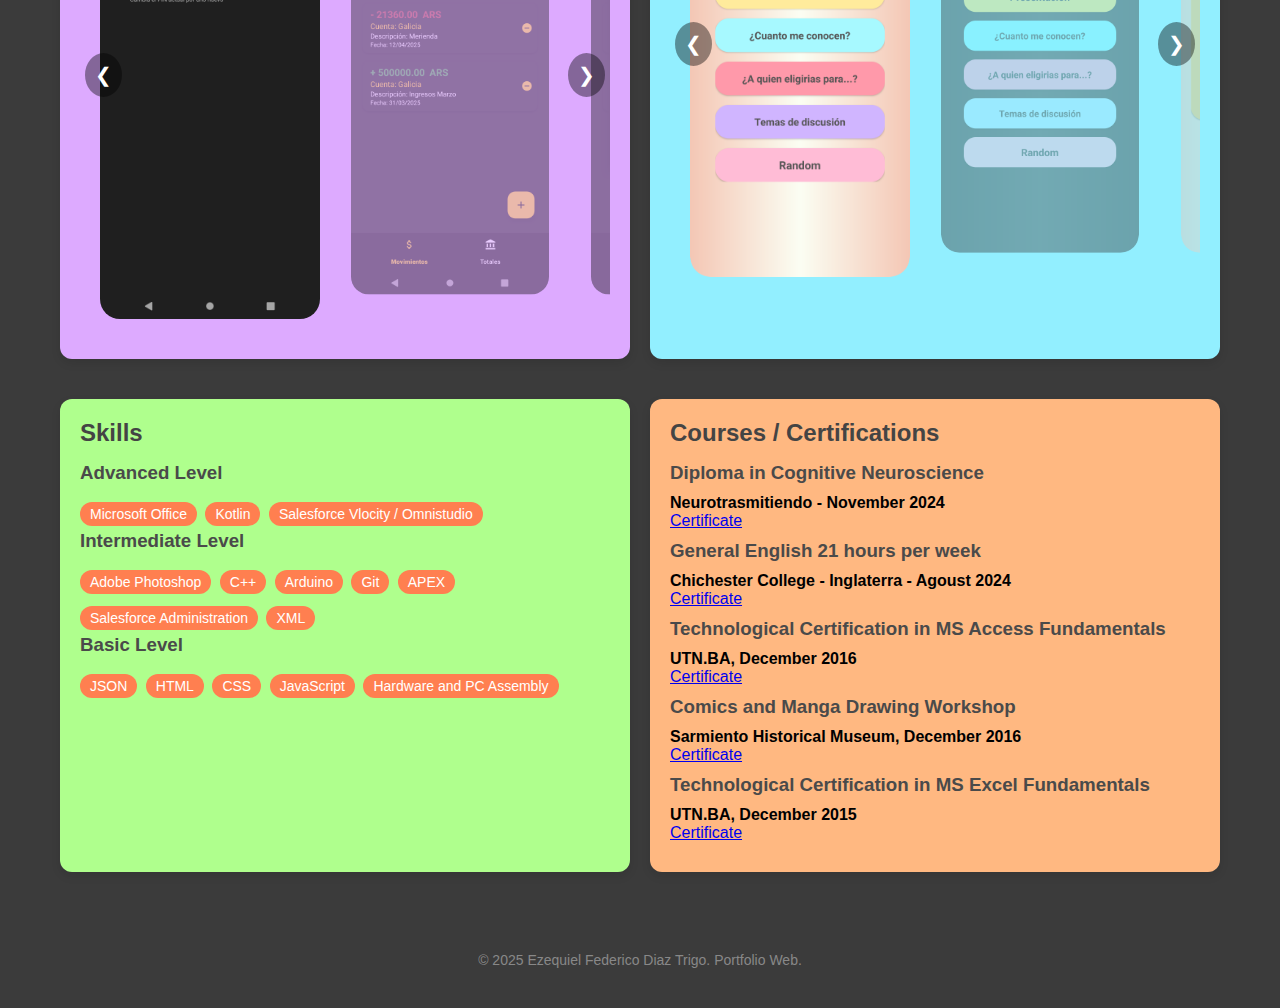
==== commit 0c94ddf3: "Corrección de traducción 2" ====
--- a/index.html
+++ b/index.html
@@ -144,7 +144,7 @@
     <div class="card" style="background-color: #afff8d;">
       <h2>Skills</h2>
       <h3>Advanced Level</h3>
-      <span class="tag">Microsoft Offic</span>
+      <span class="tag">Microsoft Office</span>
       <span class="tag">Kotlin</span>
       <span class="tag">Salesforce Vlocity / Omnistudio</span>
       <h3>Intermediate Level</h3>
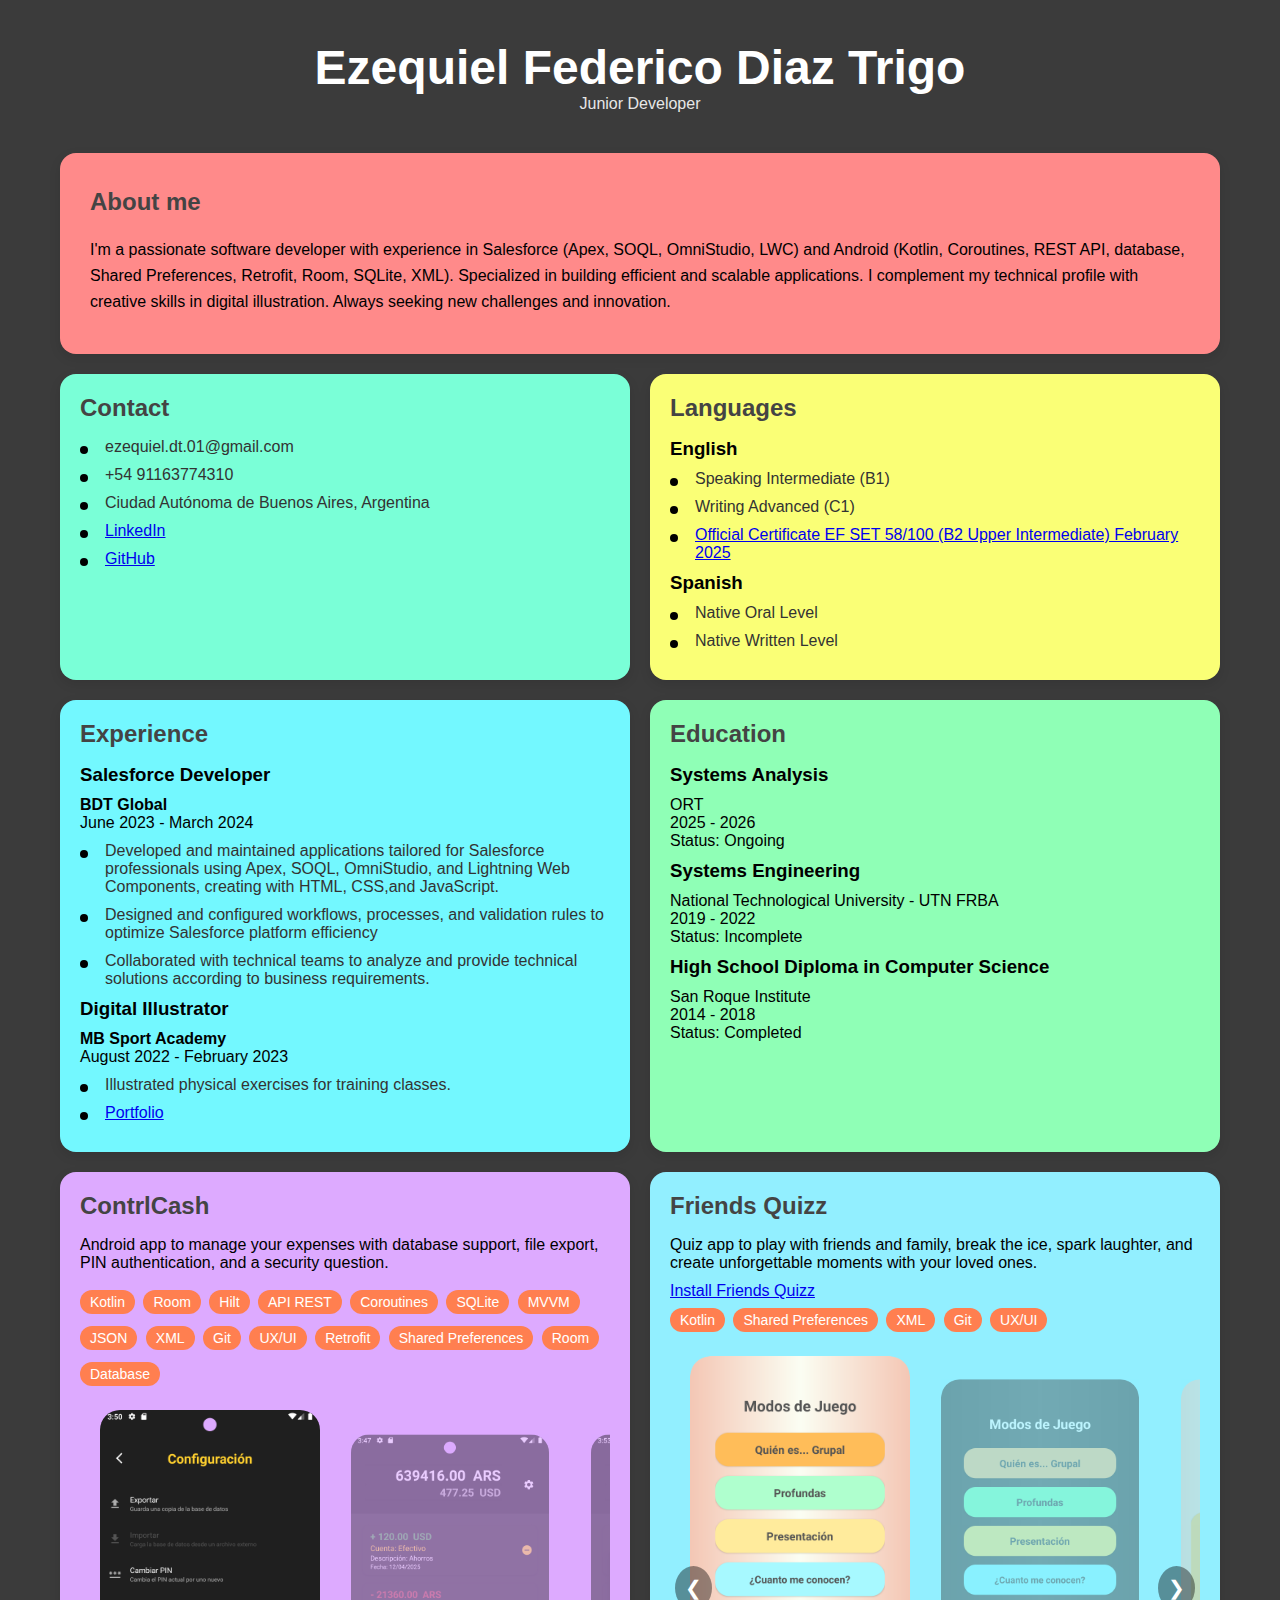
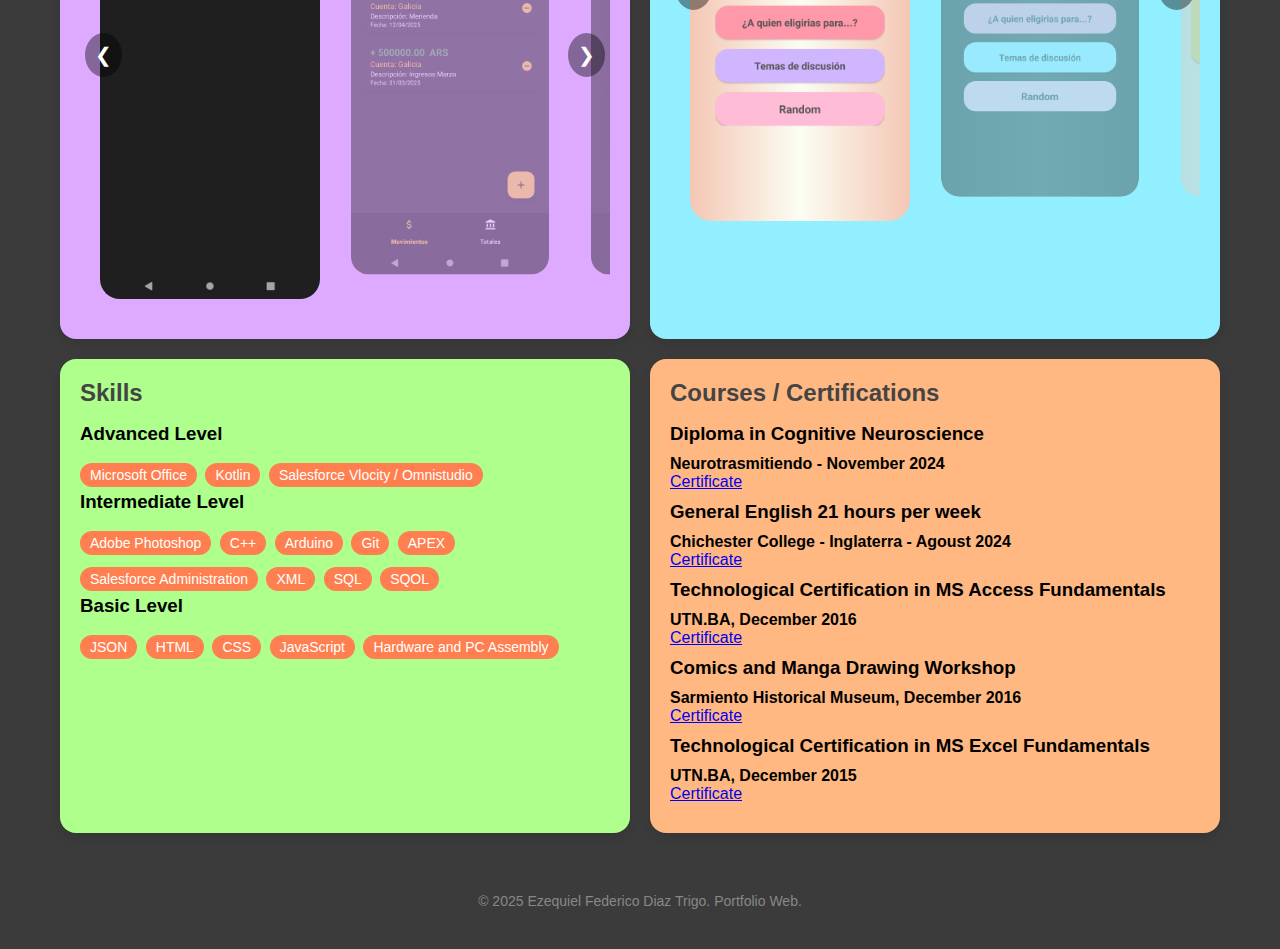
==== commit d9bafb7c: "add information" ====
--- a/index.html
+++ b/index.html
@@ -16,7 +16,7 @@
     <div class="card about-card" style="background-color: #ff8a8a;">
         <h2>About me</h2>
       <p class="about_text">
-        I'm a passionate software developer with experience in Salesforce (Apex, SOQL, OmniStudio, LWC) and Android (Kotlin, Coroutines, REST API, SQLite, XML). Specialized in building efficient and scalable applications. I complement my technical profile with creative skills in digital illustration. Always seeking new challenges and innovation.
+        I'm a passionate software developer with experience in Salesforce (Apex, SOQL, OmniStudio, LWC) and Android (Kotlin, Coroutines, REST API, database, Shared Preferences, Retrofit, Room, SQLite, XML). Specialized in building efficient and scalable applications. I complement my technical profile with creative skills in digital illustration. Always seeking new challenges and innovation.
       </p>
     </div>
   </section>
@@ -101,6 +101,10 @@
       <span class="tag">XML</span>
       <span class="tag">Git</span>
       <span class="tag">UX/UI</span>
+      <span class="tag">Retrofit</span>
+      <span class="tag">Shared Preferences</span>
+      <span class="tag">Room</span>
+      <span class="tag">Database</span>
       <div class="carousel">
         <button class="prev">&#10094;</button>
         <div class="carousel-track">
@@ -155,6 +159,8 @@
       <span class="tag">APEX</span>
       <span class="tag">Salesforce Administration</span>
       <span class="tag">XML</span>
+      <span class="tag">SQL</span>
+      <span class="tag">SQOL</span>
       <h3>Basic Level</h3>
       <span class="tag">JSON</span>
       <span class="tag">HTML</span>
--- a/Untitled-1.css
+++ b/Untitled-1.css
@@ -29,8 +29,9 @@
 
 .section {
   display: flex;
-  gap: 40px;
+  gap: 20px;
   margin-bottom: 60px;
+  margin: 20px;
   flex-wrap: wrap;
   justify-content: center;
 }
@@ -180,17 +181,11 @@
   
   /*EXPERIENCIA*/
 
-  .card {
-    background-color: #f0f0f0;
-    border-radius: 12px;
-    padding: 20px;
-    margin-bottom: 20px;
-    box-shadow: 0 2px 6px rgba(0,0,0,0.1);
-  }
+
   
   .card h3 {
-    margin-bottom: 5px;
-    color: #4a4a4a;
+    margin-bottom: 10px;
+    color: #000000;
   }
   
   .card p {
@@ -223,28 +218,6 @@
   
   /*INFORMACION*/
 
-.section {
-  display: flex;
-  flex-wrap: wrap;
-  gap: 20px;
-  justify-content: center;
-  margin: 20px;
-}
-
-.card {
-  flex: 1 1 300px;
-  padding: 20px;
-  border-radius: 12px;
-  box-shadow: 0 4px 10px rgba(0, 0, 0, 0.1);
-}
-
-.card h2 {
-  margin-bottom: 15px;
-}
-.card h3 {
-    margin-bottom: 10px;
-  }
-
 
 .card a:hover {
   text-decoration: underline;
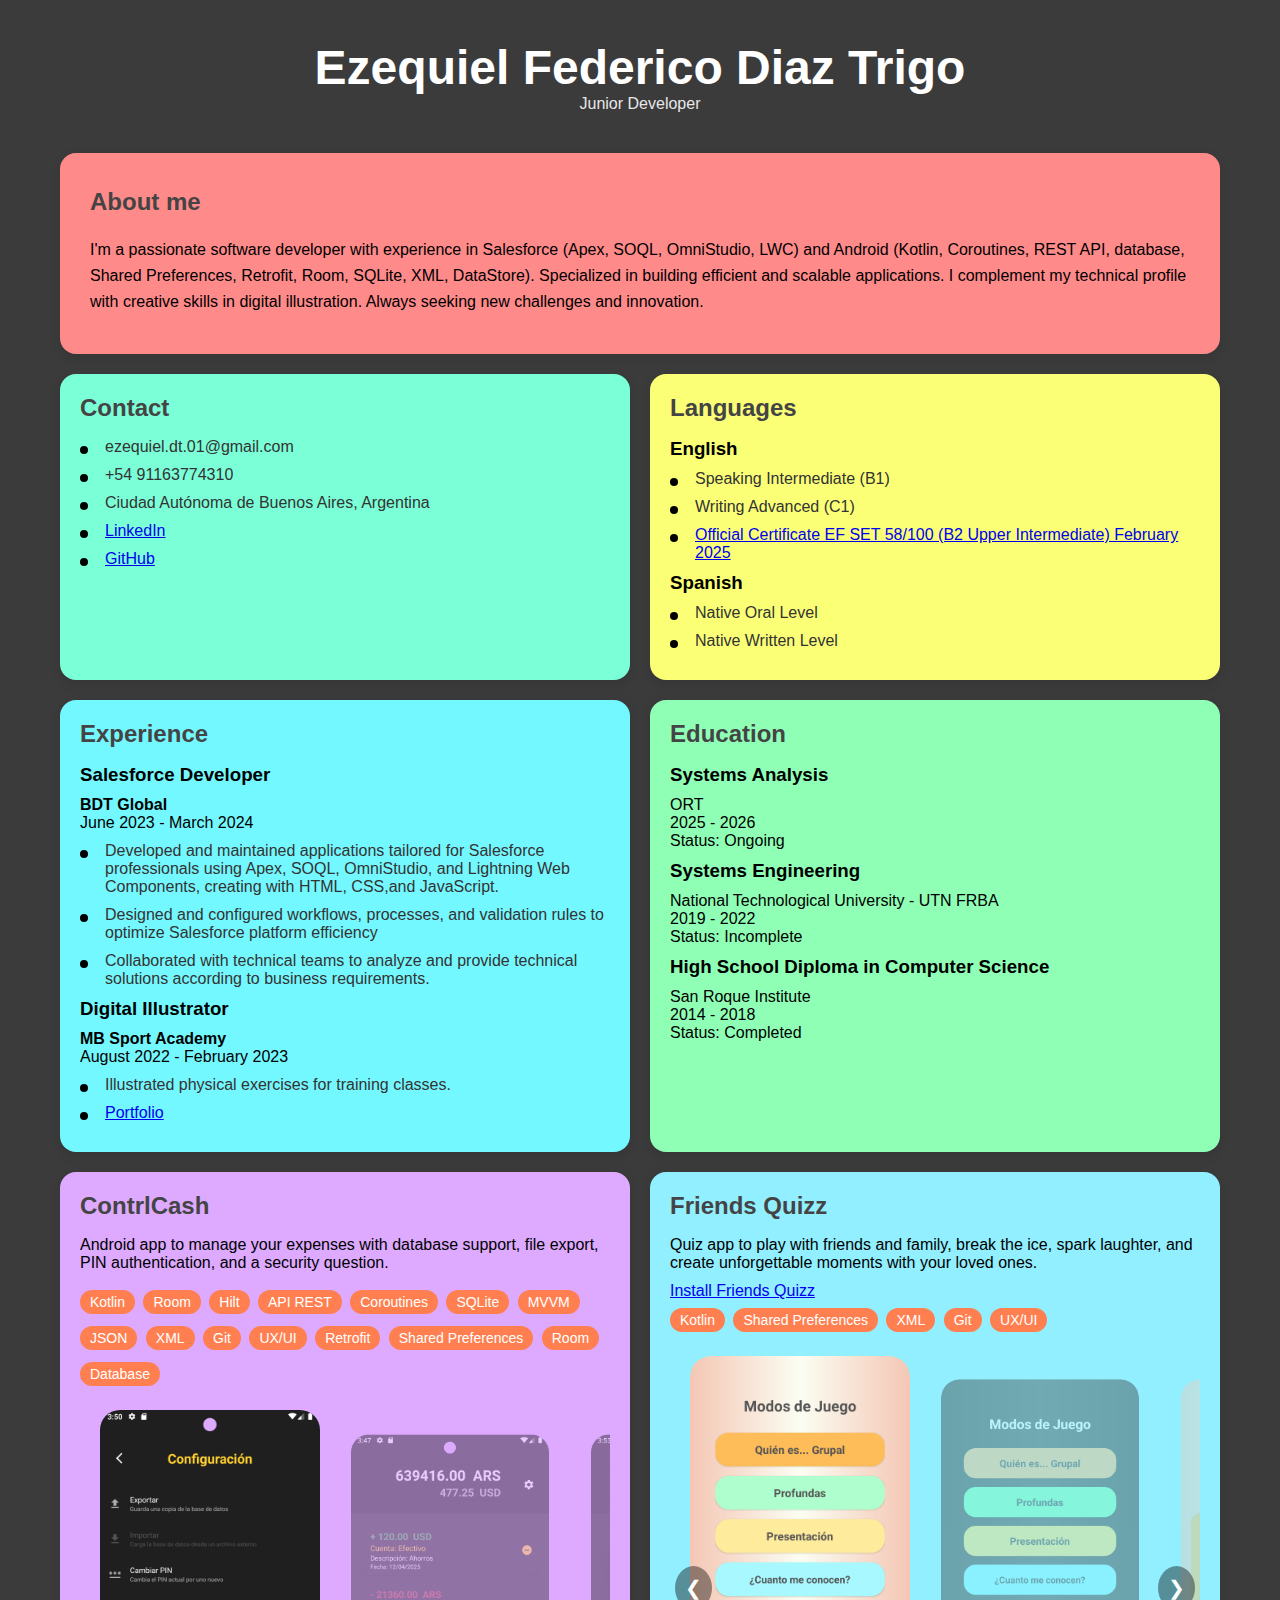
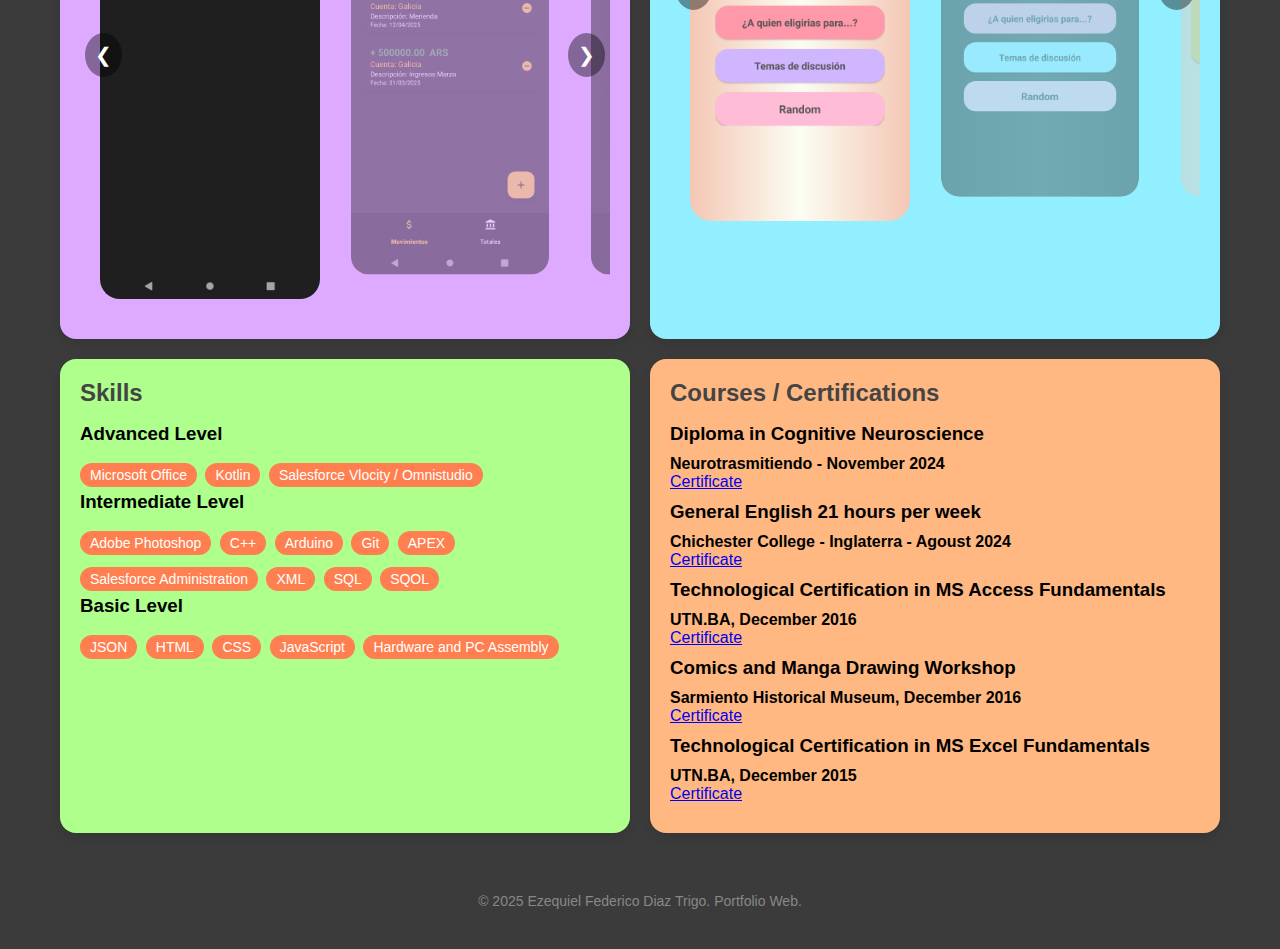
==== commit 620d2517: "update information" ====
--- a/index.html
+++ b/index.html
@@ -16,7 +16,7 @@
     <div class="card about-card" style="background-color: #ff8a8a;">
         <h2>About me</h2>
       <p class="about_text">
-        I'm a passionate software developer with experience in Salesforce (Apex, SOQL, OmniStudio, LWC) and Android (Kotlin, Coroutines, REST API, database, Shared Preferences, Retrofit, Room, SQLite, XML). Specialized in building efficient and scalable applications. I complement my technical profile with creative skills in digital illustration. Always seeking new challenges and innovation.
+        I'm a passionate software developer with experience in Salesforce (Apex, SOQL, OmniStudio, LWC) and Android (Kotlin, Coroutines, REST API, database, Shared Preferences, Retrofit, Room, SQLite, XML, DataStore). Specialized in building efficient and scalable applications. I complement my technical profile with creative skills in digital illustration. Always seeking new challenges and innovation.
       </p>
     </div>
   </section>
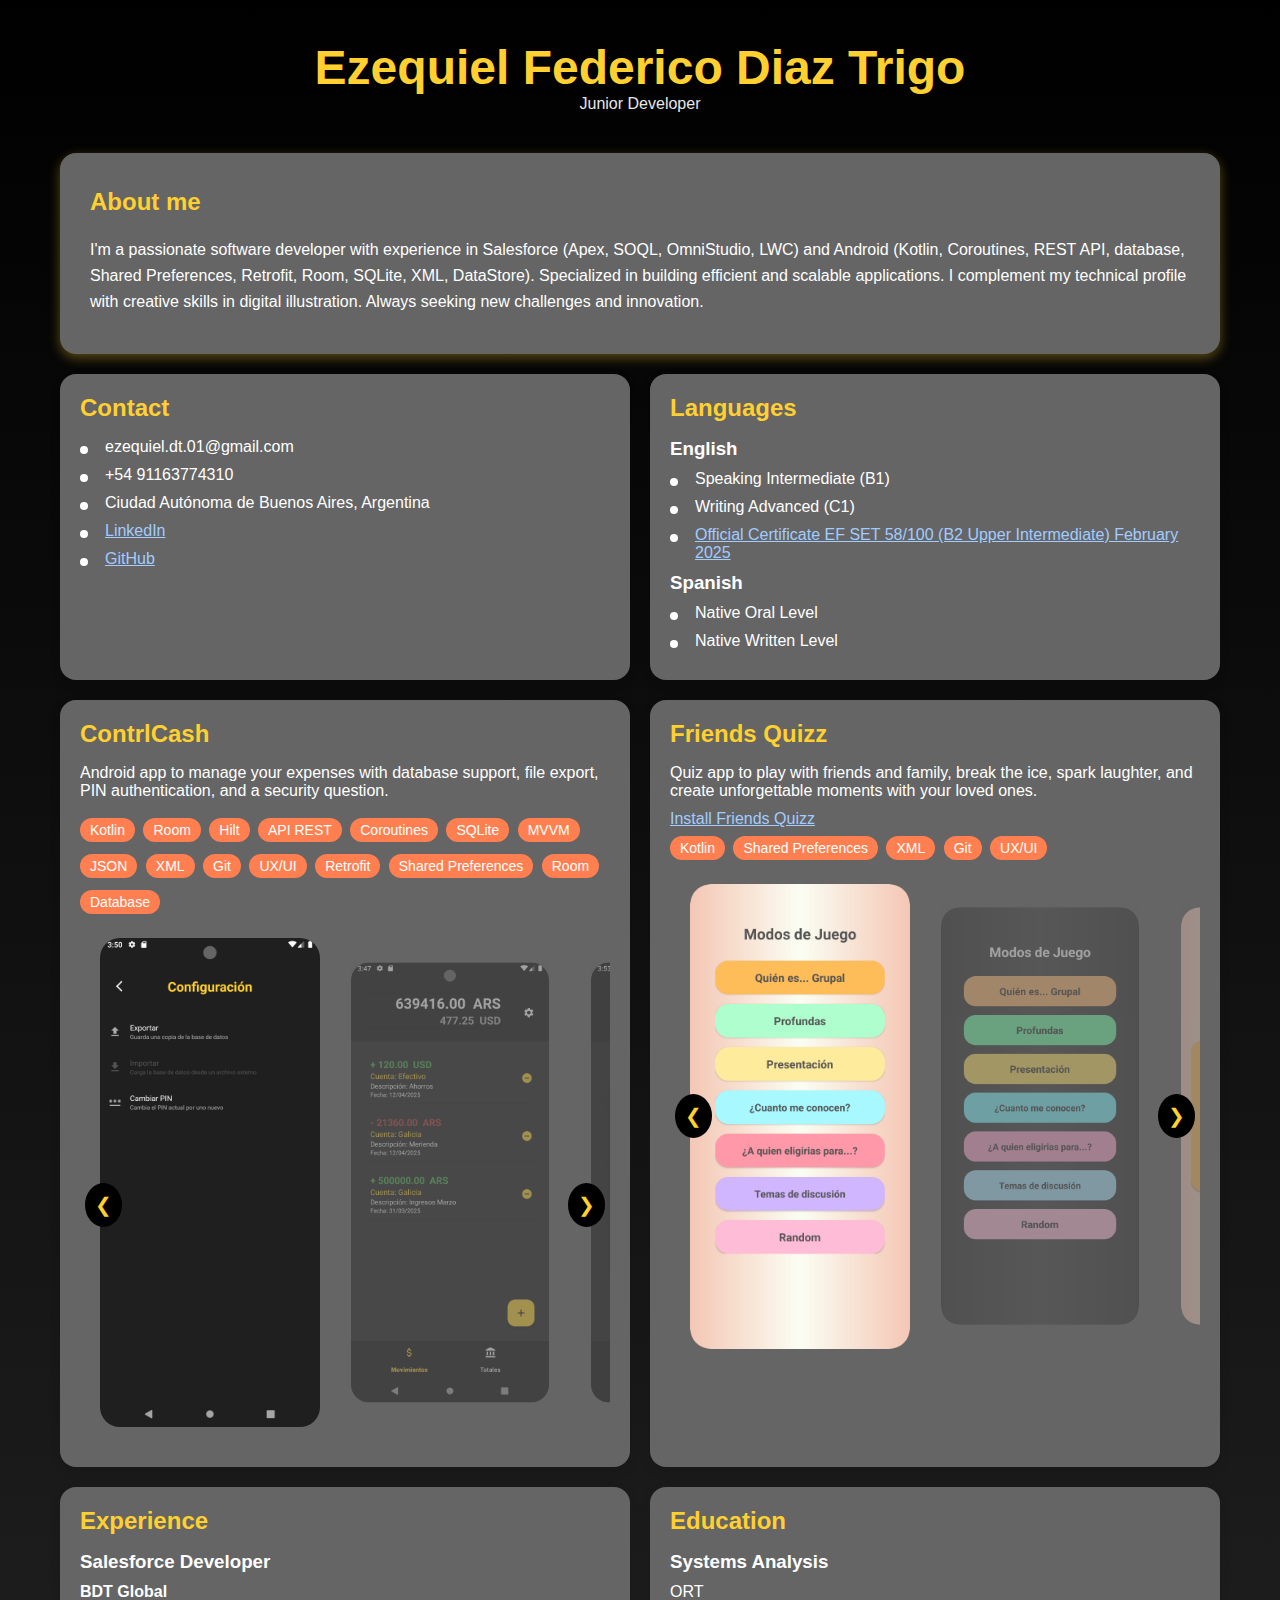
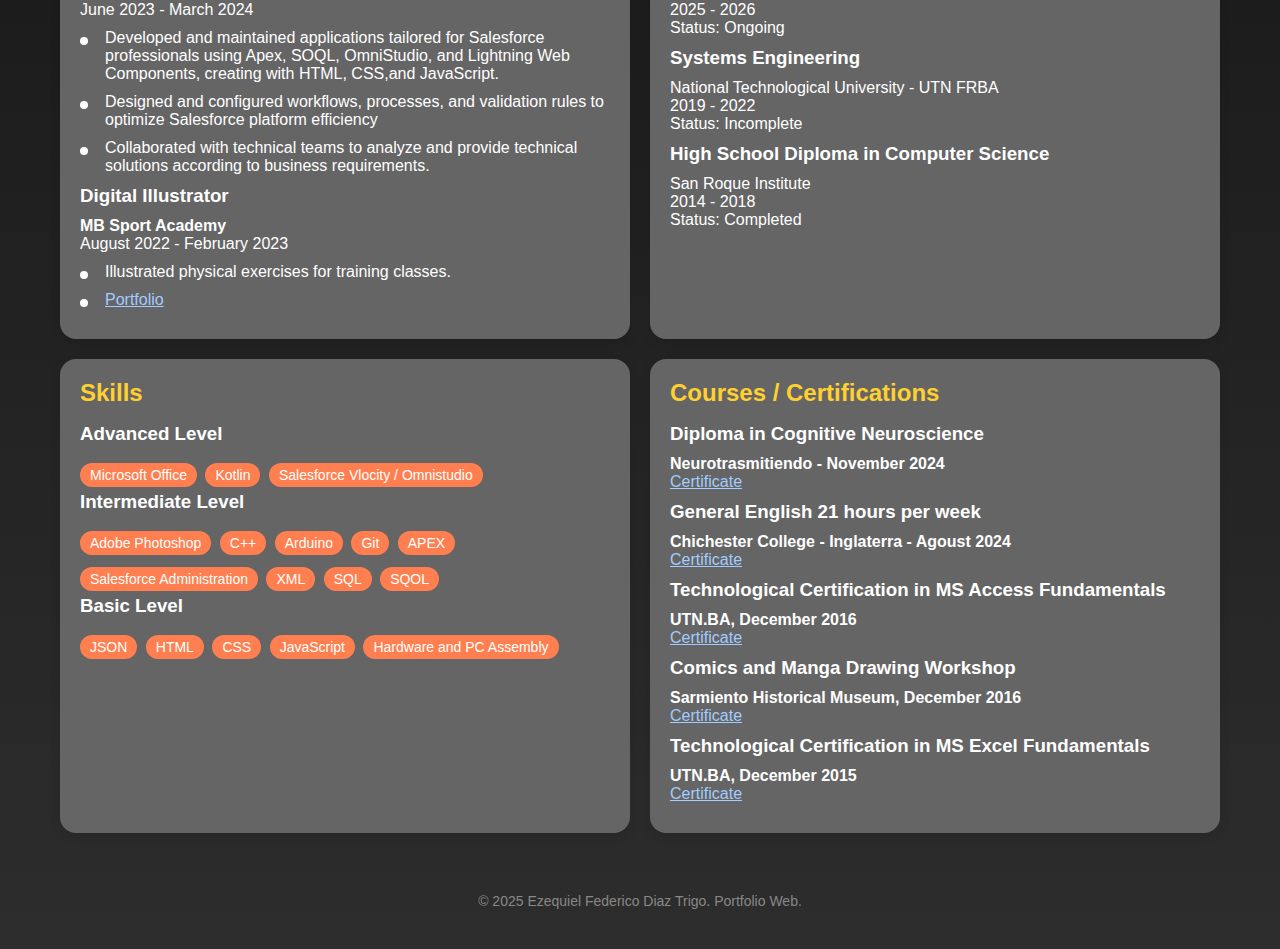
==== commit d3473cc9: "Update colors" ====
--- a/index.html
+++ b/index.html
@@ -13,7 +13,7 @@
     <p class="sub_title">Junior Developer</p>
   </header>
   <section class="section about">
-    <div class="card about-card" style="background-color: #ff8a8a;">
+    <div class="card about-card" style="background-color: #656565;">
         <h2>About me</h2>
       <p class="about_text">
         I'm a passionate software developer with experience in Salesforce (Apex, SOQL, OmniStudio, LWC) and Android (Kotlin, Coroutines, REST API, database, Shared Preferences, Retrofit, Room, SQLite, XML, DataStore). Specialized in building efficient and scalable applications. I complement my technical profile with creative skills in digital illustration. Always seeking new challenges and innovation.
@@ -24,7 +24,7 @@
   
     <!--CONTACTO E IDIOMA-->
     <section class="section">
-        <div class="card contacto" style="background-color: #7affd7;">
+        <div class="card contacto" style="background-color: #656565;">
           <h2>Contact</h2>
           <ul>
             <li><i class="fas fa-envelope"></i> ezequiel.dt.01@gmail.com</li>
@@ -35,7 +35,7 @@
           </ul>
         </div>
       
-        <div class="card idiomas" style="background-color: #faff76;">
+        <div class="card idiomas" style="background-color: #656565;">
           <h2>Languages</h2>
       
           <h3>English</h3>
@@ -55,38 +55,9 @@
         </div>
       </section>
 
-      <!--EXPERIENCIA Y CURSOS-->
+      <!--PROYECTOS-->
   <section class="section">
-    <div class="card" style="background-color: #73f8ff;">
-      <h2>Experience</h2>
-        <h3>Salesforce Developer</h3>
-        <p><strong>BDT Global</strong><br>June 2023 - March 2024</p>
-        <ul>
-          <li>Developed and maintained applications tailored for Salesforce professionals using Apex, SOQL, OmniStudio, and Lightning Web Components, creating with HTML, CSS,and JavaScript.</li>
-          <li>Designed and configured workflows, processes, and validation rules to optimize Salesforce platform efficiency</li>
-          <li>Collaborated with technical teams to analyze and provide technical solutions according to business requirements.</li>
-        </ul>
-        <h3>Digital Illustrator</h3>
-        <p><strong>MB Sport Academy</strong><br>August 2022 - February 2023</p>
-        <ul>
-          <li>Illustrated physical exercises for training classes.</li>
-          <li><a href="https://drive.google.com/file/d/1O1_q6b3swFUUZM7W4cHpxL6WQ3GjG1i5/view">Portfolio</a></li>
-        </ul>
-    </div>
-    <div class="card" style="background-color: #8fffb6;">
-      <h2>Education</h2>
-      <h3>Systems Analysis</h3>
-      <p>ORT<br>2025 - 2026<br>Status: Ongoing</p>
-      <h3>Systems Engineering</h3>
-      <p>National Technological University - UTN FRBA<br>2019 - 2022<br>Status: Incomplete</p>
-      <h3>High School Diploma in Computer Science</h3>
-      <p>San Roque Institute<br>2014 - 2018<br>Status: Completed</p>
-    </div>
-  </section>
-      
- <!--PROYECTOS-->
-  <section class="section">
-    <div class="card" style="background-color: #ddaaff;">
+    <div class="card" style="background-color: #656565;">
       <h2>ContrlCash</h2>
       <p>Android app to manage your expenses with database support, file export, PIN authentication, and a security question.</p>
       
@@ -117,7 +88,7 @@
     <button class="next">&#10095;</button>
   </div>
     </div>
-    <div class="card" style="background-color: #92efff;">
+    <div class="card" style="background-color: #656565;">
       <h2>Friends Quizz</h2>
       <p>Quiz app to play with friends and family, break the ice, spark laughter, and create unforgettable moments with your loved ones.</p>
       <a href="https://play.google.com/store/apps/details?id=app.game.preguntas1">Install Friends Quizz</a><br>
@@ -143,9 +114,40 @@
     </div>
   </section>
 
+      <!--EXPERIENCIA Y CURSOS-->
+  <section class="section">
+    <div class="card" style="background-color: #656565;">
+      <h2>Experience</h2>
+        <h3>Salesforce Developer</h3>
+        <p><strong>BDT Global</strong><br>June 2023 - March 2024</p>
+        <ul>
+          <li>Developed and maintained applications tailored for Salesforce professionals using Apex, SOQL, OmniStudio, and Lightning Web Components, creating with HTML, CSS,and JavaScript.</li>
+          <li>Designed and configured workflows, processes, and validation rules to optimize Salesforce platform efficiency</li>
+          <li>Collaborated with technical teams to analyze and provide technical solutions according to business requirements.</li>
+        </ul>
+        <h3>Digital Illustrator</h3>
+        <p><strong>MB Sport Academy</strong><br>August 2022 - February 2023</p>
+        <ul>
+          <li>Illustrated physical exercises for training classes.</li>
+          <li><a href="https://drive.google.com/file/d/1O1_q6b3swFUUZM7W4cHpxL6WQ3GjG1i5/view">Portfolio</a></li>
+        </ul>
+    </div>
+    <div class="card" style="background-color: #656565;">
+      <h2>Education</h2>
+      <h3>Systems Analysis</h3>
+      <p>ORT<br>2025 - 2026<br>Status: Ongoing</p>
+      <h3>Systems Engineering</h3>
+      <p>National Technological University - UTN FRBA<br>2019 - 2022<br>Status: Incomplete</p>
+      <h3>High School Diploma in Computer Science</h3>
+      <p>San Roque Institute<br>2014 - 2018<br>Status: Completed</p>
+    </div>
+  </section>
+      
+ 
+
  <!--CONOCIMIENTOS Y ESTUDIOS-->
   <section class="section">
-    <div class="card" style="background-color: #afff8d;">
+    <div class="card" style="background-color: #656565;">
       <h2>Skills</h2>
       <h3>Advanced Level</h3>
       <span class="tag">Microsoft Office</span>
@@ -169,7 +171,7 @@
       <span class="tag">Hardware and PC Assembly</span>
     </div>
     
-    <div class="card" style="background-color: #ffb881;">
+    <div class="card" style="background-color: #656565;">
       <h2>Courses / Certifications</h2>
       <h3>Diploma in Cognitive Neuroscience</h3>
       <p><strong>Neurotrasmitiendo - November 2024</strong><br><a href="https://drive.google.com/file/d/1vdu-nhP2Rozlnr03u9tJb3PsEcMTXbFb/view">Certificate</a></p>
--- a/Untitled-1.css
+++ b/Untitled-1.css
@@ -10,8 +10,8 @@
 }
 
 body {
-  background: linear-gradient(to right, #3b3b3b, #3b3b3b);
-  color: #333;
+  background: linear-gradient(to bottom, #000000, #2d2d2d);
+  color: #ffffff;
   padding: 40px;
   max-width: 1920px;
   margin: auto;
@@ -24,7 +24,7 @@
 
 header h1 {
   font-size: 48px;
-  color: #fff;
+  color: #FFD02F;
 }
 
 .section {
@@ -54,7 +54,7 @@
 .card h2 {
   margin-bottom: 16px;
   font-size: 24px;
-  color: #444;
+  color: #FFD02F;
 }
 
 .tag {
@@ -109,9 +109,9 @@
 .prev, .next {
   position: absolute;
   top: 50%;
-  transform: translateY(-50%);
-  background-color: rgba(0,0,0,0.4);
-  color: white;
+
+  background-color: rgb(0, 0, 0);
+  color: #FFD02F;
   border: none;
   padding: 10px;
   font-size: 20px;
@@ -121,7 +121,7 @@
 }
 
 .prev:hover, .next:hover {
-  background-color: rgba(0,0,0,0.7);
+  background-color: rgba(0,0,0,0.5);
 }
 
 .prev { left: 5px; }
@@ -162,8 +162,8 @@
     position: absolute;
     top: 50%;
     transform: translateY(-50%);
-    background-color: rgba(0,0,0,0.4);
-    color: white;
+    background-color: rgb(0, 0, 0);
+    color: #FFD02F;
     border: none;
     padding: 10px;
     font-size: 20px;
@@ -173,7 +173,7 @@
   }
   
   .prev2:hover, .next2:hover {
-    background-color: rgba(0,0,0,0.7);
+    background-color: rgba(0,0,0,0.5);
   }
   
   .prev2 { left: 5px; }
@@ -185,12 +185,12 @@
   
   .card h3 {
     margin-bottom: 10px;
-    color: #000000;
+    color: #ffffff;
   }
   
   .card p {
     margin-bottom: 10px;
-    color: #000000;
+    color: #ffffff;
   }
   
   .card ul {
@@ -202,7 +202,7 @@
     position: relative;
     padding-left: 25px;
     margin-bottom: 10px;
-    color: #333;
+    color: #ffffff;
   }
   
   .card li::before {
@@ -212,8 +212,24 @@
     left: 0;
     width: 8px;
     height: 8px;
-    background-color: #000;
+    background-color: #ffffff;
     border-radius: 50%;
+  }
+
+  a:link {
+    color: rgb(162, 204, 255)
+  }
+
+  a:visited {
+    color: rgb(95, 5, 95); 
+  }
+  
+  a:hover {
+    color: rgb(255, 255, 255); 
+  }
+  
+  a:active {
+    color: rgb(189, 189, 189);
   }
   
   /*INFORMACION*/
@@ -235,9 +251,9 @@
     padding: 30px;
     font-size: 16px;
     line-height: 1.6;
-    box-shadow: 0 4px 12px rgba(0, 0, 0, 0.1);
+    box-shadow: 0 4px 12px #ffce2f57;
   }
   
   .about_text {
-    color: #000;
+    color: #ffffff;
   }